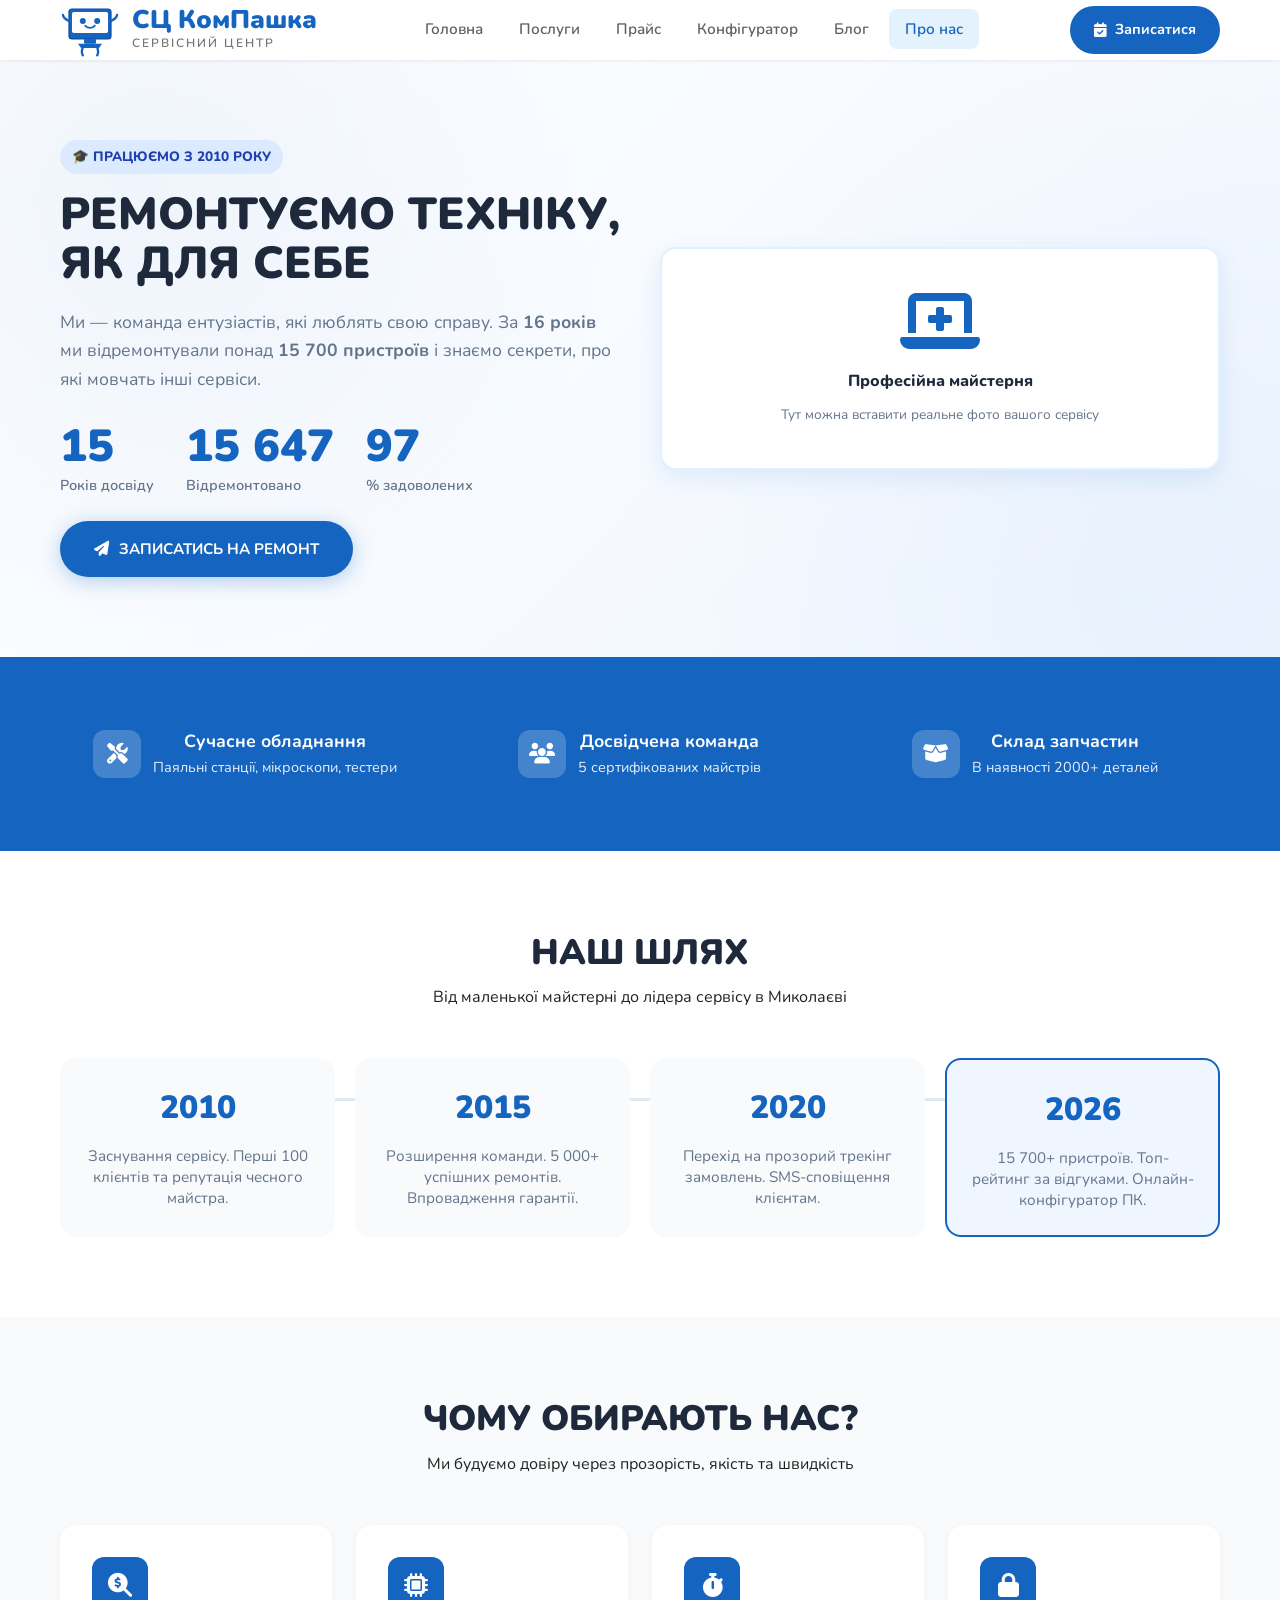
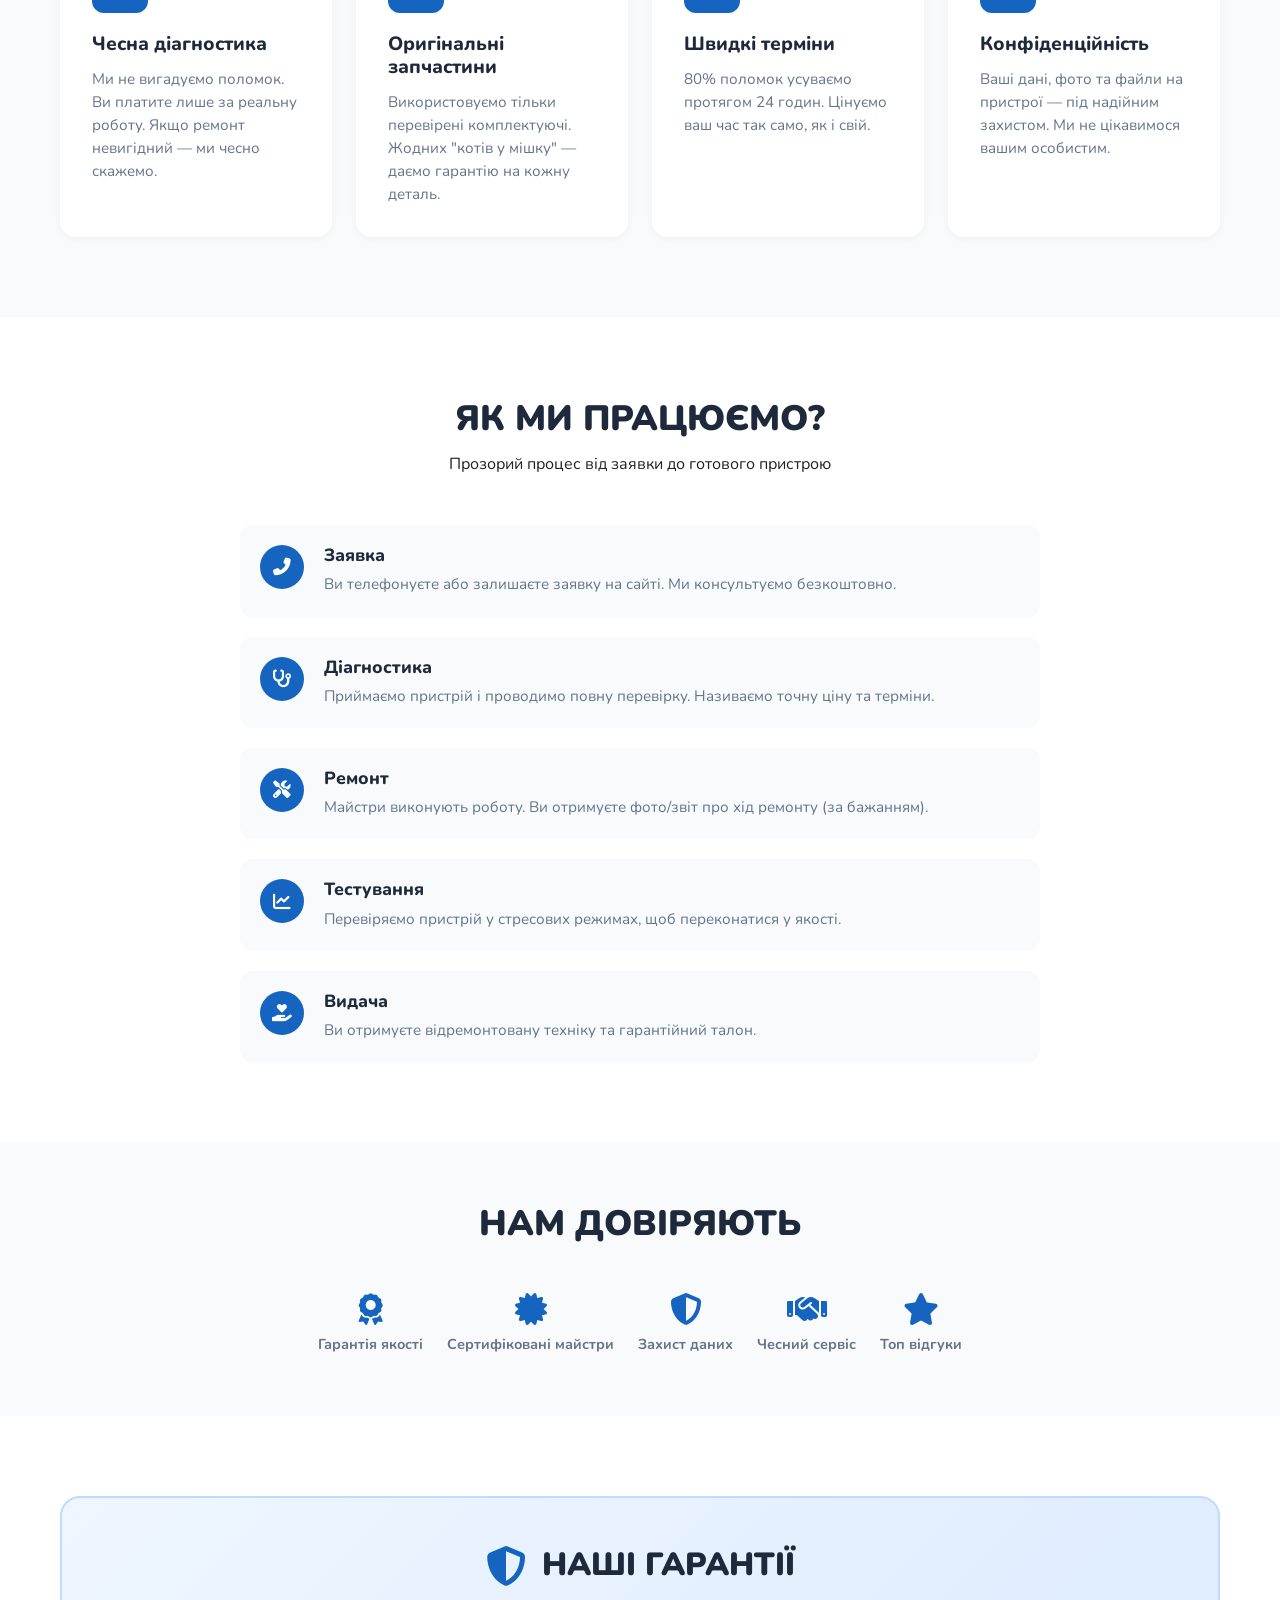
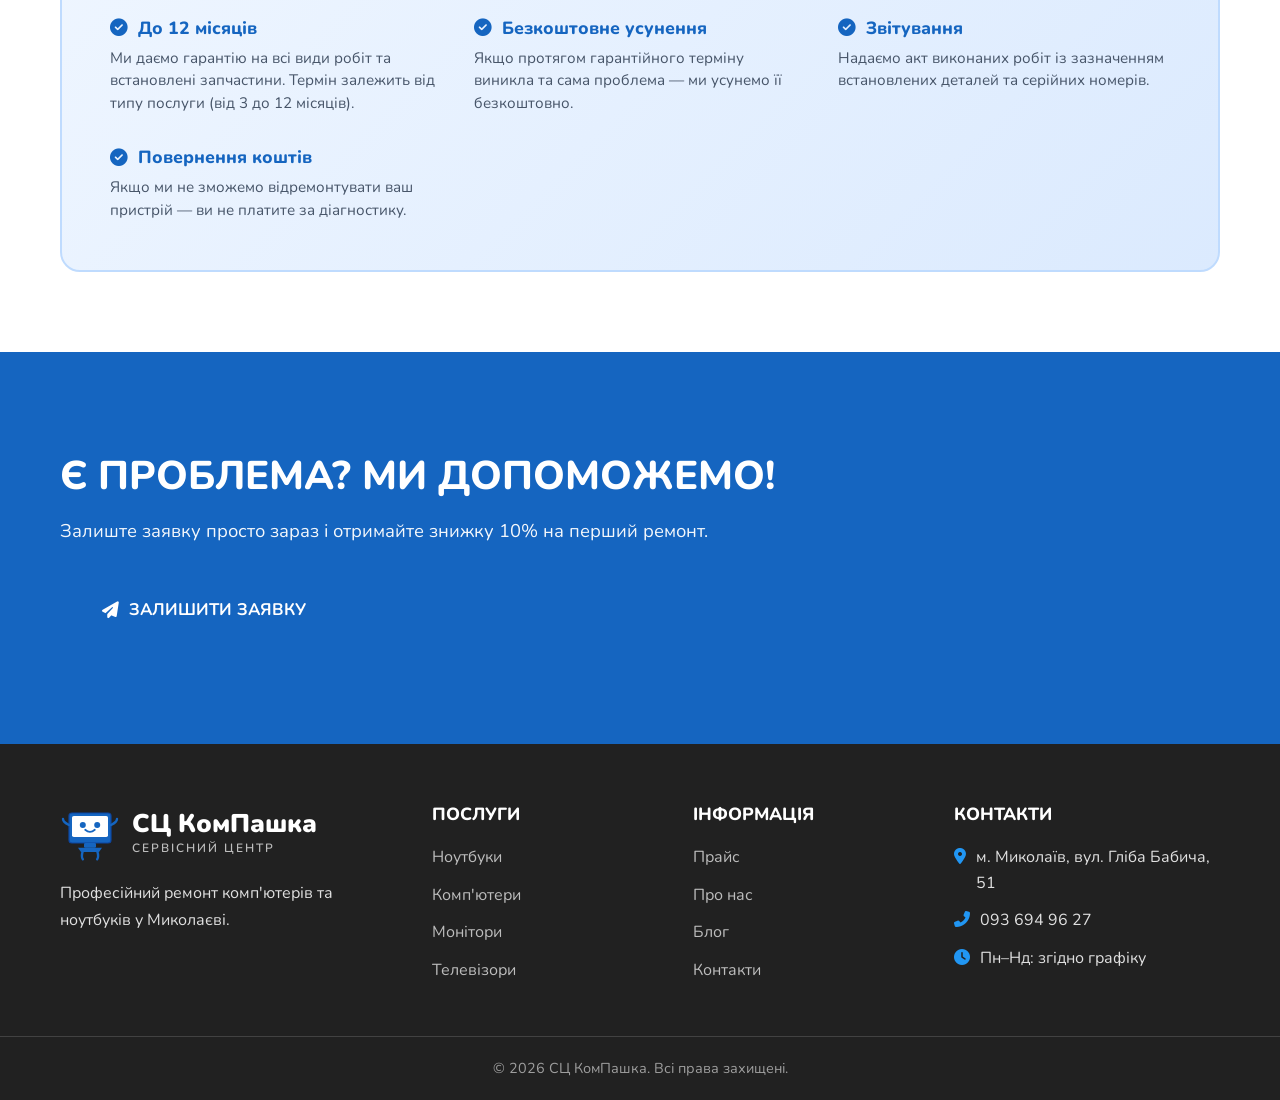
==== about.html @ b9bd63b4 "first" ====
<!DOCTYPE html>
<html lang="uk">
<head>
  <meta charset="UTF-8">
  <meta name="viewport" content="width=device-width, initial-scale=1.0">
  <title>Про нас | СЦ КомПашка — 16 років досвіду</title>
  <meta name="description" content="Сервісний центр СЦ КомПашка у Миколаєві. Працюємо з 2010 року. 15 700+ успішних ремонтів. Чесні ціни, гарантія до 12 місяців.">
  
  <link rel="stylesheet" href="css/style.css">
  <link rel="stylesheet" href="css/about.css">
  
  <link rel="preconnect" href="https://fonts.googleapis.com">
  <link rel="preconnect" href="https://fonts.gstatic.com" crossorigin>
  <link href="https://fonts.googleapis.com/css2?family=Nunito:wght@400;600;700;800;900&display=swap" rel="stylesheet">
  <link rel="stylesheet" href="https://cdnjs.cloudflare.com/ajax/libs/font-awesome/6.4.0/css/all.min.css">
</head>
<body>

  <!-- Header -->
  <header class="header">
    <div class="header__inner container">
      <a href="/uk" class="logo">
        <div class="logo__icon">
          <svg viewBox="0 0 100 100" xmlns="http://www.w3.org/2000/svg">
            <rect x="15" y="15" width="70" height="50" rx="5" fill="#1565C0" stroke="#0D47A1" stroke-width="2"/>
            <rect x="20" y="20" width="60" height="35" rx="3" fill="#FFFFFF"/>
            <circle cx="38" cy="35" r="5" fill="#1565C0"/><circle cx="62" cy="35" r="5" fill="#1565C0"/>
            <path d="M 42 43 Q 50 50 58 43" stroke="#1565C0" stroke-width="3" fill="none" stroke-linecap="round"/>
            <rect x="40" y="65" width="20" height="8" rx="2" fill="#1565C0"/>
            <path d="M 30 73 L 70 73 L 65 80 L 35 80 Z" fill="#1565C0"/>
            <path d="M 15 35 Q 5 30 5 25" stroke="#1565C0" stroke-width="4" fill="none" stroke-linecap="round"/>
            <path d="M 85 35 Q 95 30 95 25" stroke="#1565C0" stroke-width="4" fill="none" stroke-linecap="round"/>
            <path d="M 38 78 Q 35 88 38 92" stroke="#1565C0" stroke-width="4" fill="none" stroke-linecap="round"/>
            <path d="M 62 78 Q 65 88 62 92" stroke="#1565C0" stroke-width="4" fill="none" stroke-linecap="round"/>
          </svg>
        </div>
        <div class="logo__text">
          <span class="logo__name">СЦ КомПашка</span>
          <span class="logo__sub">СЕРВІСНИЙ ЦЕНТР</span>
        </div>
      </a>

      <nav class="nav" id="nav">
        <ul class="nav__list">
          <li><a href="/uk" class="nav__link">Головна</a></li>
          <li><a href="/uk/services" class="nav__link">Послуги</a></li>
          <li><a href="/uk/prices" class="nav__link">Прайс</a></li>
          <li><a href="/uk/pc-builder" class="nav__link">Конфігуратор</a></li>
          <li><a href="/uk/blog" class="nav__link">Блог</a></li>
          <li><a href="/uk/about" class="nav__link nav__link--active">Про нас</a></li>
        </ul>
      </nav>
      <a href="/uk/contact" class="header__cta"><i class="fas fa-calendar-check"></i> <span>Записатися</span></a>
      <button class="burger" id="burger" aria-label="Меню"><span></span><span></span><span></span></button>
    </div>
  </header>

  <!-- 🎯 Hero Section -->
  <section class="about-hero">
    <div class="hero-bg-shapes"></div>
    <div class="container about-hero__inner">
      <div class="about-hero__content">
        <span class="badge">🎓 ПРАЦЮЄМО З 2010 РОКУ</span>
        <h1>РЕМОНТУЄМО ТЕХНІКУ,<br>ЯК ДЛЯ СЕБЕ</h1>
        <p class="hero-text">
          Ми — команда ентузіастів, які люблять свою справу. За <strong>16 років</strong> ми відремонтували понад <strong>15 700 пристроїв</strong> і знаємо секрети, про які мовчать інші сервіси.
        </p>
        <div class="hero-stats">
          <div class="stat-item">
            <span class="stat-number" data-target="16">0</span>
            <span class="stat-label">Років досвіду</span>
          </div>
          <div class="stat-item">
            <span class="stat-number" data-target="15700">0</span>
            <span class="stat-label">Відремонтовано</span>
          </div>
          <div class="stat-item">
            <span class="stat-number" data-target="98">0</span>
            <span class="stat-label">% задоволених</span>
          </div>
        </div>
        <a href="/uk/contact" class="btn btn--primary" style="margin-top:24px;">
          <i class="fas fa-paper-plane"></i> ЗАПИСАТИСЬ НА РЕМОНТ
        </a>
      </div>
      <div class="about-hero__visual">
        <div class="visual-card">
          <i class="fas fa-laptop-medical"></i>
          <span>Професійна майстерня</span>
          <small>Тут можна вставити реальне фото вашого сервісу</small>
        </div>
      </div>
    </div>
  </section>

  <!-- 📊 Візуальна статистика -->
  <section class="stats-visual">
    <div class="container">
      <div class="stats-bar">
        <div class="stats-bar__item">
          <div class="stats-bar__icon"><i class="fas fa-tools"></i></div>
          <div>
            <strong>Сучасне обладнання</strong>
            <span>Паяльні станції, мікроскопи, тестери</span>
          </div>
        </div>
        <div class="stats-bar__item">
          <div class="stats-bar__icon"><i class="fas fa-users"></i></div>
          <div>
            <strong>Досвідчена команда</strong>
            <span>5 сертифікованих майстрів</span>
          </div>
        </div>
        <div class="stats-bar__item">
          <div class="stats-bar__icon"><i class="fas fa-box-open"></i></div>
          <div>
            <strong>Склад запчастин</strong>
            <span>В наявності 2000+ деталей</span>
          </div>
        </div>
      </div>
    </div>
  </section>

  <!--  Таймлайн розвитку -->
  <section class="milestones-section">
    <div class="container">
      <div class="section-header">
        <h2>НАШ ШЛЯХ</h2>
        <p>Від маленької майстерні до лідера сервісу в Миколаєві</p>
      </div>
      <div class="milestones-timeline">
        <div class="milestone">
          <span class="milestone-year">2010</span>
          <p>Заснування сервісу. Перші 100 клієнтів та репутація чесного майстра.</p>
        </div>
        <div class="milestone">
          <span class="milestone-year">2015</span>
          <p>Розширення команди. 5 000+ успішних ремонтів. Впровадження гарантії.</p>
        </div>
        <div class="milestone">
          <span class="milestone-year">2020</span>
          <p>Перехід на прозорий трекінг замовлень. SMS-сповіщення клієнтам.</p>
        </div>
        <div class="milestone active">
          <span class="milestone-year">2026</span>
          <p>15 700+ пристроїв. Топ-рейтинг за відгуками. Онлайн-конфігуратор ПК.</p>
        </div>
      </div>
    </div>
  </section>

  <!-- 🛡️ Чому нам довіряють -->
  <section class="trust-section">
    <div class="container">
      <div class="section-header">
        <h2>ЧОМУ ОБИРАЮТЬ НАС?</h2>
        <p>Ми будуємо довіру через прозорість, якість та швидкість</p>
      </div>
      <div class="trust-grid">
        <div class="trust-card">
          <div class="trust-icon"><i class="fas fa-search-dollar"></i></div>
          <h3>Чесна діагностика</h3>
          <p>Ми не вигадуємо поломок. Ви платите лише за реальну роботу. Якщо ремонт невигідний — ми чесно скажемо.</p>
        </div>
        <div class="trust-card">
          <div class="trust-icon"><i class="fas fa-microchip"></i></div>
          <h3>Оригінальні запчастини</h3>
          <p>Використовуємо тільки перевірені комплектуючі. Жодних "котів у мішку" — даємо гарантію на кожну деталь.</p>
        </div>
        <div class="trust-card">
          <div class="trust-icon"><i class="fas fa-stopwatch"></i></div>
          <h3>Швидкі терміни</h3>
          <p>80% поломок усуваємо протягом 24 годин. Цінуємо ваш час так само, як і свій.</p>
        </div>
        <div class="trust-card">
          <div class="trust-icon"><i class="fas fa-lock"></i></div>
          <h3>Конфіденційність</h3>
          <p>Ваші дані, фото та файли на пристрої — під надійним захистом. Ми не цікавимося вашим особистим.</p>
        </div>
      </div>
    </div>
  </section>

  <!-- 📜 Процес роботи -->
  <section class="process-section">
    <div class="container">
      <div class="section-header">
        <h2>ЯК МИ ПРАЦЮЄМО?</h2>
        <p>Прозорий процес від заявки до готового пристрою</p>
      </div>
      <div class="process-steps">
        <div class="step" data-step="01">
          <div class="step-icon"><i class="fas fa-phone-alt"></i></div>
          <div class="step-content">
            <h4>Заявка</h4>
            <p>Ви телефонуєте або залишаєте заявку на сайті. Ми консультуємо безкоштовно.</p>
          </div>
        </div>
        <div class="step" data-step="02">
          <div class="step-icon"><i class="fas fa-stethoscope"></i></div>
          <div class="step-content">
            <h4>Діагностика</h4>
            <p>Приймаємо пристрій і проводимо повну перевірку. Називаємо точну ціну та терміни.</p>
          </div>
        </div>
        <div class="step" data-step="03">
          <div class="step-icon"><i class="fas fa-screwdriver-wrench"></i></div>
          <div class="step-content">
            <h4>Ремонт</h4>
            <p>Майстри виконують роботу. Ви отримуєте фото/звіт про хід ремонту (за бажанням).</p>
          </div>
        </div>
        <div class="step" data-step="04">
          <div class="step-icon"><i class="fas fa-chart-line"></i></div>
          <div class="step-content">
            <h4>Тестування</h4>
            <p>Перевіряємо пристрій у стресових режимах, щоб переконатися у якості.</p>
          </div>
        </div>
        <div class="step" data-step="05">
          <div class="step-icon"><i class="fas fa-hand-holding-heart"></i></div>
          <div class="step-content">
            <h4>Видача</h4>
            <p>Ви отримуєте відремонтовану техніку та гарантійний талон.</p>
          </div>
        </div>
      </div>
    </div>
  </section>

  <!-- 🏅 Бейджі довіри -->
  <section class="trust-badges-section">
    <div class="container">
      <div class="section-header"><h2>НАМ ДОВІРЯЮТЬ</h2></div>
      <div class="badges-row">
        <div class="badge-item"><i class="fas fa-award"></i><span>Гарантія якості</span></div>
        <div class="badge-item"><i class="fas fa-certificate"></i><span>Сертифіковані майстри</span></div>
        <div class="badge-item"><i class="fas fa-shield-alt"></i><span>Захист даних</span></div>
        <div class="badge-item"><i class="fas fa-handshake"></i><span>Чесний сервіс</span></div>
        <div class="badge-item"><i class="fas fa-star"></i><span>Топ відгуки</span></div>
      </div>
    </div>
  </section>

  <!-- 📋 Гарантії -->
  <section class="guarantees-section">
    <div class="container">
      <div class="guarantees-box">
        <div class="guarantees-header">
          <i class="fas fa-shield-alt"></i>
          <h2>НАШІ ГАРАНТІЇ</h2>
        </div>
        <div class="guarantees-content">
          <div class="g-item">
            <h3><i class="fas fa-check-circle"></i> До 12 місяців</h3>
            <p>Ми даємо гарантію на всі види робіт та встановлені запчастини. Термін залежить від типу послуги (від 3 до 12 місяців).</p>
          </div>
          <div class="g-item">
            <h3><i class="fas fa-check-circle"></i> Безкоштовне усунення</h3>
            <p>Якщо протягом гарантійного терміну виникла та сама проблема — ми усунемо її безкоштовно.</p>
          </div>
          <div class="g-item">
            <h3><i class="fas fa-check-circle"></i> Звітування</h3>
            <p>Надаємо акт виконаних робіт із зазначенням встановлених деталей та серійних номерів.</p>
          </div>
          <div class="g-item">
            <h3><i class="fas fa-check-circle"></i> Повернення коштів</h3>
            <p>Якщо ми не зможемо відремонтувати ваш пристрій — ви не платите за діагностику.</p>
          </div>
        </div>
      </div>
    </div>
  </section>

  <!-- 📞 CTA -->
  <section class="cta cta--blue">
    <div class="container">
      <div class="cta__content">
        <h2 class="cta__title">Є ПРОБЛЕМА? МИ ДОПОМОЖЕМО!</h2>
        <p class="cta__text">Залиште заявку просто зараз і отримайте знижку 10% на перший ремонт.</p>
        <a href="/uk/contact" class="btn btn--white btn--large">
          <i class="fas fa-paper-plane"></i> ЗАЛИШИТИ ЗАЯВКУ
        </a>
      </div>
    </div>
  </section>

  <!-- Footer -->
  <footer class="footer">
    <div class="container footer__inner">
      <div class="footer__col footer__col--logo">
        <a href="/uk" class="logo">
          <div class="logo__icon">
            <svg viewBox="0 0 100 100" xmlns="http://www.w3.org/2000/svg">
              <rect x="15" y="15" width="70" height="50" rx="5" fill="#1565C0" stroke="#0D47A1" stroke-width="2"/>
              <rect x="20" y="20" width="60" height="35" rx="3" fill="#FFFFFF"/>
              <circle cx="38" cy="35" r="5" fill="#1565C0"/><circle cx="62" cy="35" r="5" fill="#1565C0"/>
              <path d="M 42 43 Q 50 50 58 43" stroke="#1565C0" stroke-width="3" fill="none" stroke-linecap="round"/>
              <rect x="40" y="65" width="20" height="8" rx="2" fill="#1565C0"/>
              <path d="M 30 73 L 70 73 L 65 80 L 35 80 Z" fill="#1565C0"/>
              <path d="M 15 35 Q 5 30 5 25" stroke="#1565C0" stroke-width="4" fill="none" stroke-linecap="round"/>
              <path d="M 85 35 Q 95 30 95 25" stroke="#1565C0" stroke-width="4" fill="none" stroke-linecap="round"/>
              <path d="M 38 78 Q 35 88 38 92" stroke="#1565C0" stroke-width="4" fill="none" stroke-linecap="round"/>
              <path d="M 62 78 Q 65 88 62 92" stroke="#1565C0" stroke-width="4" fill="none" stroke-linecap="round"/>
            </svg>
          </div>
          <div class="logo__text">
            <span class="logo__name">СЦ КомПашка</span>
            <span class="logo__sub">СЕРВІСНИЙ ЦЕНТР</span>
          </div>
        </a>
        <p class="footer__desc">Професійний ремонт комп'ютерів та ноутбуків у Миколаєві.</p>
      </div>
      <div class="footer__col">
        <h4>ПОСЛУГИ</h4>
        <ul>
          <li><a href="/uk/services/laptops">Ноутбуки</a></li>
          <li><a href="/uk/services/desktops">Комп'ютери</a></li>
          <li><a href="/uk/services/monitors">Монітори</a></li>
          <li><a href="/uk/services/tvs">Телевізори</a></li>
        </ul>
      </div>
      <div class="footer__col">
        <h4>ІНФОРМАЦІЯ</h4>
        <ul>
          <li><a href="/uk/prices">Прайс</a></li>
          <li><a href="/uk/about">Про нас</a></li>
          <li><a href="/uk/blog">Блог</a></li>
          <li><a href="/uk/contact">Контакти</a></li>
        </ul>
      </div>
      <div class="footer__col">
        <h4>КОНТАКТИ</h4>
        <address class="footer__address">
          <p><i class="fas fa-map-marker-alt"></i> м. Миколаїв, вул. Гліба Бабича, 51</p>
          <p><i class="fas fa-phone-alt"></i> <a href="tel:+380936949627">093 694 96 27</a></p>
          <p><i class="fas fa-clock"></i> Пн–Нд: згідно графіку</p>
        </address>
      </div>
    </div>
    <div class="footer__bottom"><div class="container"><p>&copy; 2026 СЦ КомПашка. Всі права захищені.</p></div></div>
  </footer>

  <script src="js/about.js"></script>
  <script src="js/main.js"></script>
</body>
</html>
---- css/style.css ----
/* ===== CSS VARIABLES ===== */
:root {
  /*  Primary Colors (Blue/White Professional) */
  --blue-dark: #0D47A1;
  --blue-primary: #1565C0;
  --blue-medium: #1976D2;
  --blue-light: #2196F3;
  --blue-lighter: #64B5F6;
  --blue-pale: #E3F2FD;
  --blue-bg: #F5F9FF;
  
  --white: #FFFFFF;
  --gray-50: #FAFAFA;
  --gray-100: #F5F5F5;
  --gray-200: #EEEEEE;
  --gray-300: #E0E0E0;
  --gray-400: #BDBDBD;
  --gray-500: #9E9E9E;
  --gray-600: #757575;
  --gray-700: #616161;
  --gray-800: #424242;
  --gray-900: #212121;
  
  --text-primary: var(--gray-900);
  --text-secondary: var(--gray-600);
  --text-muted: var(--gray-500);
  
  --success: #4CAF50;
  --warning: #FF9800;
  --error: #F44336;
  
  --shadow-sm: 0 1px 3px rgba(0,0,0,0.08);
  --shadow-md: 0 4px 12px rgba(0,0,0,0.1);
  --shadow-lg: 0 8px 30px rgba(0,0,0,0.12);
  --shadow-xl: 0 12px 50px rgba(0,0,0,0.15);
  --shadow-blue: 0 4px 20px rgba(21, 101, 192, 0.3);
  
  --radius-sm: 8px;
  --radius-md: 12px;
  --radius-lg: 20px;
  --radius-xl: 30px;
  --container: 1200px;
  --transition: all 0.3s cubic-bezier(0.4, 0, 0.2, 1);
}

/* ===== RESET & BASE ===== */
*, *::before, *::after { 
  box-sizing: border-box; 
  margin: 0; 
  padding: 0; 
}

html { 
  scroll-behavior: smooth; 
}

body {
  font-family: 'Nunito', 'Roboto', -apple-system, BlinkMacSystemFont, sans-serif;
  font-size: 16px;
  line-height: 1.6;
  color: var(--text-primary);
  background: var(--white);
  -webkit-font-smoothing: antialiased;
  overflow-x: hidden;
}

h1, h2, h3, h4, h5, h6 {
  font-weight: 800;
  line-height: 1.2;
}

img { max-width: 100%; display: block; }
a { text-decoration: none; color: inherit; transition: var(--transition); }
ul { list-style: none; }
button { font: inherit; cursor: pointer; border: none; background: none; }
address { font-style: normal; }

/* ===== UTILITIES ===== */
.container {
  width: 100%;
  max-width: var(--container);
  margin: 0 auto;
  padding: 0 20px;
}

/* ===== BUTTONS ===== */
.btn {
  display: inline-flex;
  align-items: center;
  justify-content: center;
  gap: 10px;
  padding: 14px 32px;
  border-radius: 50px;
  font-weight: 700;
  font-size: 0.95rem;
  transition: var(--transition);
  cursor: pointer;
  border: 2px solid transparent;
}

.btn--primary {
  background: var(--blue-primary);
  color: var(--white);
  box-shadow: var(--shadow-blue);
}

.btn--primary:hover {
  background: var(--blue-dark);
  transform: translateY(-2px);
  box-shadow: 0 6px 25px rgba(21, 101, 192, 0.4);
}

.btn--secondary {
  background: var(--white);
  color: var(--blue-primary);
  border-color: var(--blue-primary);
}

.btn--secondary:hover {
  background: var(--blue-primary);
  color: var(--white);
  transform: translateY(-2px);
}

.btn--outline {
  background: transparent;
  border: 2px solid var(--blue-primary);
  color: var(--blue-primary);
}

.btn--outline:hover {
  background: var(--blue-primary);
  color: var(--white);
  transform: translateY(-2px);
}

.btn--large {
  padding: 18px 40px;
  font-size: 1.05rem;
}

/* ===== HEADER ===== */
.header {
  position: sticky;
  top: 0;
  z-index: 1000;
  background: var(--white);
  box-shadow: var(--shadow-sm);
}

.header__top {
  background: var(--blue-dark);
  color: var(--white);
  padding: 10px 0;
  font-size: 0.85rem;
}

.header__top-inner {
  display: flex;
  justify-content: space-between;
  align-items: center;
}

.header__contact {
  display: flex;
  align-items: center;
  gap: 16px;
}

.header__phone {
  display: flex;
  align-items: center;
  gap: 8px;
  font-weight: 700;
  color: var(--white);
}

.header__phone:hover {
  color: var(--blue-lighter);
}

.header__divider {
  color: var(--blue-lighter);
}

.header__location {
  display: flex;
  align-items: center;
  gap: 6px;
  color: var(--blue-pale);
}

.header__schedule {
  display: flex;
  align-items: center;
  gap: 8px;
  color: var(--blue-pale);
}

.header__main {
  padding: 16px 0;
}

.header__inner {
  display: flex;
  align-items: center;
  justify-content: space-between;
  gap: 20px;
}

/* ===== LOGO ===== */
.logo {
  display: flex;
  align-items: center;
  gap: 12px;
}

.logo__icon {
  width: 60px;
  height: 60px;
}

.logo__icon svg {
  width: 100%;
  height: 100%;
}

.logo__text {
  display: flex;
  flex-direction: column;
}

.logo__name {
  font-family: 'Nunito', sans-serif;
  font-size: 1.6rem;
  font-weight: 900;
  color: var(--blue-primary);
  line-height: 1.1;
}

.logo__sub {
  font-size: 0.75rem;
  font-weight: 600;
  color: var(--gray-600);
  letter-spacing: 2px;
}

/* ===== NAVIGATION ===== */
.nav__list {
  display: flex;
  align-items: center;
  gap: 4px;
}

.nav__link {
  font-weight: 600;
  font-size: 0.95rem;
  color: var(--gray-700);
  padding: 10px 16px;
  border-radius: var(--radius-sm);
  transition: var(--transition);
}

.nav__link:hover,
.nav__link--active {
  color: var(--blue-primary);
  background: var(--blue-pale);
}

.header__cta {
  display: flex;
  align-items: center;
  gap: 8px;
  background: var(--blue-primary);
  color: var(--white);
  padding: 12px 24px;
  border-radius: 50px;
  font-weight: 700;
  font-size: 0.9rem;
  transition: var(--transition);
  white-space: nowrap;
}

.header__cta:hover {
  background: var(--blue-dark);
  transform: translateY(-2px);
  box-shadow: var(--shadow-blue);
}

.burger {
  display: none;
  flex-direction: column;
  gap: 5px;
  padding: 5px;
}

.burger span {
  width: 28px;
  height: 3px;
  background: var(--blue-primary);
  border-radius: 3px;
  transition: var(--transition);
}

/* ===== HERO ===== */
.hero {
  position: relative;
  padding: 80px 0;
  background: linear-gradient(135deg, var(--blue-bg) 0%, var(--white) 100%);
  overflow: hidden;
}

.hero__bg {
  position: absolute;
  top: -50%;
  right: -10%;
  width: 600px;
  height: 600px;
  background: radial-gradient(circle, rgba(21, 101, 192, 0.08) 0%, transparent 70%);
  border-radius: 50%;
  pointer-events: none;
}

.hero__inner {
  display: grid;
  grid-template-columns: 1fr 1fr;
  gap: 60px;
  align-items: center;
}

.hero__content {
  position: relative;
  z-index: 2;
}

.hero__badge {
  display: inline-flex;
  align-items: center;
  gap: 8px;
  background: var(--blue-primary);
  color: var(--white);
  padding: 8px 20px;
  border-radius: 50px;
  font-weight: 700;
  font-size: 0.85rem;
  margin-bottom: 24px;
}

.hero__title {
  font-size: clamp(2.5rem, 5vw, 4rem);
  font-weight: 900;
  margin-bottom: 16px;
  line-height: 1.1;
  color: var(--gray-900);
}

.hero__title--blue {
  color: var(--blue-primary);
}

.hero__subtitle {
  font-size: 1.3rem;
  color: var(--gray-600);
  margin-bottom: 32px;
  font-weight: 600;
}

.hero__features {
  display: grid;
  grid-template-columns: 1fr 1fr;
  gap: 16px;
  margin-bottom: 32px;
}

.hero-feature {
  display: flex;
  align-items: flex-start;
  gap: 12px;
  background: var(--white);
  padding: 16px;
  border-radius: var(--radius-md);
  box-shadow: var(--shadow-sm);
  transition: var(--transition);
}

.hero-feature:hover {
  box-shadow: var(--shadow-md);
  transform: translateY(-2px);
}

.hero-feature__icon {
  width: 44px;
  height: 44px;
  min-width: 44px;
  background: var(--blue-pale);
  border-radius: 50%;
  display: flex;
  align-items: center;
  justify-content: center;
  color: var(--blue-primary);
  font-size: 1.1rem;
}

.hero-feature strong {
  display: block;
  font-size: 0.9rem;
  color: var(--gray-900);
  margin-bottom: 2px;
}

.hero-feature p {
  font-size: 0.8rem;
  color: var(--gray-600);
  line-height: 1.3;
}

.hero__actions {
  display: flex;
  gap: 16px;
  flex-wrap: wrap;
}

.hero__visual {
  display: flex;
  justify-content: center;
  align-items: center;
}

.hero__pc-showcase {
  position: relative;
  width: 100%;
  max-width: 500px;
  height: 400px;
}

.pc-tower {
  position: absolute;
  right: 0;
  top: 0;
  width: 250px;
  height: 350px;
  background: linear-gradient(180deg, #1a1a2e 0%, #0d0d1a 100%);
  border-radius: var(--radius-md);
  box-shadow: var(--shadow-xl);
  display: flex;
  align-items: center;
  justify-content: center;
}

.pc-fan {
  width: 120px;
  height: 120px;
  border-radius: 50%;
  background: conic-gradient(from 0deg, #1565C0, #2196F3, #1565C0);
  animation: spin 3s linear infinite;
}

@keyframes spin {
  from { transform: rotate(0deg); }
  to { transform: rotate(360deg); }
}

.pc-glow {
  position: absolute;
  top: 50%;
  left: 50%;
  transform: translate(-50%, -50%);
  width: 150px;
  height: 150px;
  background: radial-gradient(circle, rgba(21, 101, 192, 0.5) 0%, transparent 70%);
  animation: pulse 2s ease-in-out infinite;
}

@keyframes pulse {
  0%, 100% { opacity: 0.5; transform: translate(-50%, -50%) scale(1); }
  50% { opacity: 1; transform: translate(-50%, -50%) scale(1.2); }
}

.laptop {
  position: absolute;
  left: 0;
  bottom: 0;
  width: 220px;
}

.laptop-screen {
  background: var(--blue-primary);
  border-radius: var(--radius-sm);
  padding: 30px;
  text-align: center;
  color: var(--white);
  box-shadow: var(--shadow-lg);
}

.laptop-screen i {
  font-size: 3rem;
  margin-bottom: 10px;
}

.laptop-screen span {
  display: block;
  font-weight: 700;
  font-size: 0.9rem;
}

/* ===== STATS BAR ===== */
.stats-bar {
  background: var(--blue-primary);
  padding: 40px 0;
}

.stats-bar__inner {
  display: grid;
  grid-template-columns: repeat(4, 1fr);
  gap: 24px;
  text-align: center;
}

.stat-item__value {
  font-size: 2.5rem;
  font-weight: 900;
  color: var(--white);
  margin-bottom: 4px;
}

.stat-item__label {
  color: var(--blue-pale);
  font-size: 0.95rem;
  font-weight: 600;
}

/* ===== SECTION HEADER ===== */
.section-header {
  text-align: center;
  margin-bottom: 48px;
}

.section-header--left {
  text-align: left;
}

.section-header__label {
  display: inline-block;
  background: var(--blue-pale);
  color: var(--blue-primary);
  padding: 6px 16px;
  border-radius: 50px;
  font-weight: 700;
  font-size: 0.85rem;
  margin-bottom: 12px;
}

.section-header__title {
  font-size: 2.5rem;
  color: var(--gray-900);
  margin-bottom: 12px;
}

.section-header__desc {
  font-size: 1.1rem;
  color: var(--gray-600);
  max-width: 600px;
  margin: 0 auto;
}

.section-header--left .section-header__desc {
  margin: 0;
}

/* ===== SERVICES ===== */
.services {
  padding: 100px 0;
  background: var(--white);
}

.services-grid {
  display: grid;
  grid-template-columns: repeat(auto-fit, minmax(280px, 1fr));
  gap: 24px;
  margin-bottom: 40px;
}

.service-card {
  background: var(--white);
  border: 2px solid var(--gray-200);
  border-radius: var(--radius-lg);
  padding: 32px;
  transition: var(--transition);
  position: relative;
  overflow: hidden;
}

.service-card::before {
  content: '';
  position: absolute;
  top: 0;
  left: 0;
  right: 0;
  height: 4px;
  background: var(--blue-primary);
  transform: scaleX(0);
  transition: transform 0.3s ease;
}

.service-card:hover {
  border-color: var(--blue-light);
  box-shadow: var(--shadow-lg);
  transform: translateY(-5px);
}

.service-card:hover::before {
  transform: scaleX(1);
}

.service-card__icon {
  width: 64px;
  height: 64px;
  border-radius: var(--radius-md);
  display: flex;
  align-items: center;
  justify-content: center;
  font-size: 1.8rem;
  margin-bottom: 20px;
}

.service-card__icon--laptop {
  background: linear-gradient(135deg, #E3F2FD, #BBDEFB);
  color: var(--blue-primary);
}

.service-card__icon--desktop {
  background: linear-gradient(135deg, #E8F5E9, #C8E6C9);
  color: #4CAF50;
}

.service-card__icon--monitor {
  background: linear-gradient(135deg, #FFF3E0, #FFE0B2);
  color: #FF9800;
}

.service-card__icon--tv {
  background: linear-gradient(135deg, #F3E5F5, #E1BEE7);
  color: #9C27B0;
}

.service-card h3 {
  font-size: 1.3rem;
  margin-bottom: 16px;
  color: var(--gray-900);
}

.service-card__list {
  margin-bottom: 20px;
}

.service-card__list li {
  padding: 8px 0;
  color: var(--gray-700);
  display: flex;
  align-items: center;
  gap: 10px;
  font-size: 0.95rem;
}

.service-card__list li i {
  color: var(--success);
  font-size: 0.85rem;
}

.service-card__footer {
  display: flex;
  align-items: center;
  justify-content: space-between;
  padding-top: 16px;
  border-top: 1px solid var(--gray-200);
}

.service-card__price {
  font-family: 'Nunito', sans-serif;
  font-size: 1.4rem;
  font-weight: 800;
  color: var(--blue-primary);
}

.service-card__link {
  color: var(--blue-primary);
  font-weight: 700;
  font-size: 0.9rem;
  display: flex;
  align-items: center;
  gap: 6px;
}

.service-card__link:hover {
  gap: 10px;
}

.services__more {
  text-align: center;
}

/* ===== EXTRA SERVICES ===== */
.extra-services {
  padding: 80px 0;
  background: var(--blue-bg);
}

.extra-services-grid {
  display: grid;
  grid-template-columns: repeat(auto-fit, minmax(180px, 1fr));
  gap: 20px;
}

.extra-service {
  background: var(--white);
  border-radius: var(--radius-md);
  padding: 24px 16px;
  text-align: center;
  transition: var(--transition);
  box-shadow: var(--shadow-sm);
}

.extra-service:hover {
  transform: translateY(-5px);
  box-shadow: var(--shadow-md);
}

.extra-service__icon {
  width: 56px;
  height: 56px;
  background: var(--blue-pale);
  border-radius: 50%;
  display: flex;
  align-items: center;
  justify-content: center;
  margin: 0 auto 12px;
  color: var(--blue-primary);
  font-size: 1.3rem;
}

.extra-service span {
  font-weight: 600;
  font-size: 0.9rem;
  color: var(--gray-800);
}

/* ===== CONFIGURATOR ===== */
.configurator {
  padding: 100px 0;
  background: var(--white);
}

.configurator__inner {
  display: grid;
  grid-template-columns: 1fr 1fr;
  gap: 60px;
  align-items: center;
}

.configurator__text {
  font-size: 1.1rem;
  color: var(--gray-600);
  margin-bottom: 24px;
}

.configurator__features {
  margin-bottom: 32px;
}

.configurator__features li {
  padding: 12px 0;
  color: var(--gray-800);
  display: flex;
  align-items: center;
  gap: 12px;
  font-weight: 600;
}

.configurator__features li i {
  color: var(--success);
  font-size: 1.2rem;
}

.configurator__visual {
  display: flex;
  justify-content: center;
  align-items: center;
}

.pc-builder-mockup {
  position: relative;
  width: 300px;
  height: 300px;
}

.pc-case {
  width: 100%;
  height: 100%;
  background: linear-gradient(135deg, #1a1a2e, #0d0d1a);
  border-radius: var(--radius-lg);
  display: flex;
  flex-direction: column;
  align-items: center;
  justify-content: center;
  gap: 20px;
  box-shadow: var(--shadow-xl);
  animation: float 3s ease-in-out infinite;
}

.pc-case i {
  font-size: 3rem;
  color: var(--blue-light);
}

@keyframes float {
  0%, 100% { transform: translateY(0); }
  50% { transform: translateY(-15px); }
}

.pc-glow {
  position: absolute;
  top: 50%;
  left: 50%;
  transform: translate(-50%, -50%);
  width: 120%;
  height: 120%;
  background: radial-gradient(circle, rgba(21, 101, 192, 0.2) 0%, transparent 70%);
  animation: pulse 2s ease-in-out infinite;
}

/* ===== REVIEWS ===== */
.reviews {
  padding: 100px 0;
  background: var(--blue-bg);
}

.reviews-grid {
  display: grid;
  grid-template-columns: repeat(auto-fit, minmax(320px, 1fr));
  gap: 24px;
}

.review-card {
  background: var(--white);
  padding: 32px;
  border-radius: var(--radius-lg);
  box-shadow: var(--shadow-sm);
  transition: var(--transition);
}

.review-card:hover {
  box-shadow: var(--shadow-md);
  transform: translateY(-3px);
}

.review-card__stars {
  color: #FFB800;
  margin-bottom: 16px;
}

.review-card p {
  color: var(--gray-700);
  font-style: italic;
  margin-bottom: 20px;
  line-height: 1.7;
}

.review-card__author {
  display: flex;
  align-items: center;
  gap: 12px;
}

.review-card__avatar {
  width: 48px;
  height: 48px;
  border-radius: 50%;
  background: var(--blue-primary);
  color: var(--white);
  display: flex;
  align-items: center;
  justify-content: center;
  font-weight: 800;
  font-size: 1.2rem;
}

.review-card__author strong {
  display: block;
  color: var(--gray-900);
}

.review-card__author span {
  font-size: 0.85rem;
  color: var(--gray-500);
}

/* ===== PRICES TEASER ===== */
.prices-teaser {
  padding: 100px 0;
  background: var(--white);
}

.prices-grid {
  display: grid;
  grid-template-columns: repeat(auto-fit, minmax(260px, 1fr));
  gap: 24px;
  margin-bottom: 40px;
}

.price-item {
  background: var(--white);
  border: 2px solid var(--gray-200);
  border-radius: var(--radius-lg);
  padding: 32px;
  text-align: center;
  transition: var(--transition);
}

.price-item:hover {
  border-color: var(--blue-light);
  box-shadow: var(--shadow-md);
  transform: translateY(-5px);
}

.price-item--highlight {
  border-color: var(--blue-primary);
  background: linear-gradient(135deg, var(--blue-pale), var(--white));
  position: relative;
}

.price-item__badge {
  position: absolute;
  top: -12px;
  left: 50%;
  transform: translateX(-50%);
  background: var(--success);
  color: var(--white);
  padding: 6px 20px;
  border-radius: 50px;
  font-weight: 700;
  font-size: 0.8rem;
}

.price-item__icon {
  width: 64px;
  height: 64px;
  background: var(--blue-pale);
  border-radius: 50%;
  display: flex;
  align-items: center;
  justify-content: center;
  margin: 0 auto 16px;
  color: var(--blue-primary);
  font-size: 1.5rem;
}

.price-item h4 {
  font-size: 1.2rem;
  margin-bottom: 8px;
  color: var(--gray-900);
}

.price-item p {
  color: var(--gray-600);
  font-size: 0.95rem;
  margin-bottom: 16px;
}

.price-item__price {
  display: flex;
  flex-direction: column;
  gap: 4px;
}

.price-old {
  text-decoration: line-through;
  color: var(--gray-400);
  font-size: 0.9rem;
}

.price-current {
  font-size: 1.6rem;
  font-weight: 800;
  color: var(--blue-primary);
}

.prices-teaser__more {
  text-align: center;
}

/* ===== CTA ===== */
.cta {
  padding: 100px 0;
  background: var(--blue-primary);
  color: var(--white);
}

.cta__inner {
  display: grid;
  grid-template-columns: 1.2fr 0.8fr;
  gap: 60px;
  align-items: center;
}

.cta__title {
  font-size: 2.5rem;
  margin-bottom: 16px;
}

.cta__title i {
  margin-right: 12px;
}

.cta__text {
  font-size: 1.15rem;
  margin-bottom: 32px;
  opacity: 0.95;
}

.cta-form {
  display: flex;
  gap: 12px;
  flex-wrap: wrap;
  margin-bottom: 32px;
}

.form-group {
  position: relative;
  flex: 1;
  min-width: 200px;
}

.form-group__icon {
  position: absolute;
  left: 18px;
  top: 50%;
  transform: translateY(-50%);
  color: var(--blue-primary);
}

.form-group input {
  width: 100%;
  padding: 16px 16px 16px 50px;
  background: var(--white);
  border: 2px solid transparent;
  border-radius: 50px;
  color: var(--gray-900);
  font-size: 1rem;
  font-family: 'Nunito', sans-serif;
  transition: var(--transition);
}

.form-group input:focus {
  outline: none;
  border-color: var(--blue-light);
  box-shadow: 0 0 0 4px rgba(255, 255, 255, 0.2);
}

.form-group input::placeholder {
  color: var(--gray-400);
}

.cta-form .btn--primary {
  background: var(--white);
  color: var(--blue-primary);
}

.cta-form .btn--primary:hover {
  background: var(--blue-bg);
}

.cta__contacts {
  display: flex;
  gap: 16px;
  flex-wrap: wrap;
}

.cta-contact {
  display: inline-flex;
  align-items: center;
  gap: 8px;
  background: rgba(255, 255, 255, 0.15);
  color: var(--white);
  padding: 10px 20px;
  border-radius: 50px;
  font-weight: 600;
  transition: var(--transition);
}

.cta-contact:hover {
  background: rgba(255, 255, 255, 0.25);
  transform: translateY(-2px);
}

.cta__map {
  display: flex;
  justify-content: center;
}

.map-placeholder {
  background: rgba(255, 255, 255, 0.1);
  border: 2px solid rgba(255, 255, 255, 0.2);
  border-radius: var(--radius-lg);
  padding: 40px;
  text-align: center;
  backdrop-filter: blur(10px);
}

.map-placeholder i {
  font-size: 3rem;
  margin-bottom: 16px;
}

.map-placeholder p {
  margin-bottom: 8px;
  font-weight: 600;
}

.map-link {
  display: inline-flex;
  align-items: center;
  gap: 8px;
  margin-top: 16px;
  color: var(--white);
  font-weight: 700;
  padding: 8px 16px;
  border: 2px solid rgba(255, 255, 255, 0.3);
  border-radius: 50px;
}

.map-link:hover {
  background: rgba(255, 255, 255, 0.15);
}

/* ===== FOOTER ===== */
.footer {
  background: var(--gray-900);
  color: var(--gray-300);
  padding: 60px 0 20px;
}

.footer__inner {
  display: grid;
  grid-template-columns: 1.5fr 1fr 1fr 1.2fr;
  gap: 40px;
  margin-bottom: 40px;
}

.footer__col--logo .logo__name {
  color: var(--white);
}

.footer__col--logo .logo__sub {
  color: var(--gray-400);
}

.footer__desc {
  margin: 16px 0 20px;
  line-height: 1.7;
}

.footer__social {
  display: flex;
  gap: 12px;
}

.social-link {
  width: 44px;
  height: 44px;
  border-radius: 50%;
  background: var(--gray-800);
  display: flex;
  align-items: center;
  justify-content: center;
  color: var(--gray-400);
  font-size: 1.1rem;
  transition: var(--transition);
}

.social-link:hover {
  background: var(--blue-primary);
  color: var(--white);
  transform: translateY(-3px);
}

.footer__col h4 {
  color: var(--white);
  font-size: 1.1rem;
  margin-bottom: 20px;
}

.footer__col ul li {
  margin-bottom: 12px;
}

.footer__col ul li a {
  color: var(--gray-400);
  transition: var(--transition);
}

.footer__col ul li a:hover {
  color: var(--white);
  padding-left: 5px;
}

.footer__address p {
  margin-bottom: 12px;
  display: flex;
  align-items: flex-start;
  gap: 10px;
}

.footer__address i {
  color: var(--blue-light);
  margin-top: 3px;
}

.footer__address a {
  color: var(--gray-300);
}

.footer__address a:hover {
  color: var(--white);
}

.footer__bottom {
  border-top: 1px solid var(--gray-800);
  padding-top: 20px;
  text-align: center;
  color: var(--gray-500);
  font-size: 0.9rem;
}

.footer__bottom a {
  color: var(--blue-light);
}

/* ===== FLOATING PHONE ===== */
.floating-phone {
  position: fixed;
  bottom: 24px;
  right: 24px;
  width: 60px;
  height: 60px;
  background: var(--blue-primary);
  color: var(--white);
  border-radius: 50%;
  display: flex;
  align-items: center;
  justify-content: center;
  font-size: 1.5rem;
  box-shadow: var(--shadow-blue);
  z-index: 999;
  transition: var(--transition);
  animation: phone-ring 2s ease-in-out infinite;
}

.floating-phone:hover {
  transform: scale(1.1);
  box-shadow: 0 6px 30px rgba(21, 101, 192, 0.5);
}

@keyframes phone-ring {
  0%, 100% { transform: scale(1); }
  10% { transform: scale(1.1) rotate(-10deg); }
  20% { transform: scale(1.1) rotate(10deg); }
  30% { transform: scale(1); }
}

/* ===== RESPONSIVE ===== */
@media (max-width: 1024px) {
  .hero__inner {
    grid-template-columns: 1fr;
    text-align: center;
  }
  
  .hero__visual {
    order: -1;
  }
  
  .hero__features {
    max-width: 500px;
    margin: 0 auto 32px;
  }
  
  .hero__actions {
    justify-content: center;
  }
  
  .configurator__inner {
    grid-template-columns: 1fr;
  }
  
  .cta__inner {
    grid-template-columns: 1fr;
  }
  
  .footer__inner {
    grid-template-columns: 1fr 1fr;
  }
}

@media (max-width: 900px) {
  .nav {
    position: fixed;
    top: 0;
    left: 0;
    right: 0;
    bottom: 0;
    background: var(--white);
    padding: 80px 20px 20px;
    transform: translateX(100%);
    transition: var(--transition);
    z-index: 999;
  }
  
  .nav.active {
    transform: translateX(0);
  }
  
  .nav__list {
    flex-direction: column;
    gap: 8px;
  }
  
  .nav__link {
    padding: 14px;
    font-size: 1.1rem;
    text-align: center;
  }
  
  .header__cta {
    display: none;
  }
  
  .burger {
    display: flex;
    z-index: 1000;
  }
  
  .burger.active span:nth-child(1) { 
    transform: rotate(45deg) translate(5px, 5px); 
  }
  .burger.active span:nth-child(2) { 
    opacity: 0; 
  }
  .burger.active span:nth-child(3) { 
    transform: rotate(-45deg) translate(5px, -5px); 
  }
  
  .stats-bar__inner {
    grid-template-columns: 1fr 1fr;
  }
}

@media (max-width: 600px) {
  .header__top-inner {
    flex-direction: column;
    gap: 8px;
  }
  
  .header__contact {
    flex-direction: column;
    gap: 8px;
  }
  
  .header__divider {
    display: none;
  }
  
  .hero {
    padding: 40px 0;
  }
  
  .hero__title {
    font-size: 2rem;
  }
  
  .hero__features {
    grid-template-columns: 1fr;
  }
  
  .hero__actions {
    flex-direction: column;
    align-items: center;
  }
  
  .btn {
    width: 100%;
    max-width: 300px;
  }
  
  .stats-bar__inner {
    grid-template-columns: 1fr 1fr;
    gap: 16px;
  }
  
  .stat-item__value {
    font-size: 2rem;
  }
  
  .section-header__title {
    font-size: 1.8rem;
  }
  
  .services-grid,
  .reviews-grid,
  .prices-grid {
    grid-template-columns: 1fr;
  }
  
  .extra-services-grid {
    grid-template-columns: 1fr 1fr;
  }
  
  .cta-form {
    flex-direction: column;
  }
  
  .form-group {
    min-width: 100%;
  }
  
  .footer__inner {
    grid-template-columns: 1fr;
  }
  
  .floating-phone {
    bottom: 16px;
    right: 16px;
    width: 56px;
    height: 56px;
  }
}

/* ===== REDUCED MOTION ===== */
@media (prefers-reduced-motion: reduce) {
  *, *::before, *::after {
    animation-duration: 0.01ms !important;
    animation-iteration-count: 1 !important;
    transition-duration: 0.01ms !important;
  }
  html { scroll-behavior: auto; }
}
---- css/about.css ----
/* =========================================
    СЦ КомПашка — Сторінка "Про нас" (v2)
   ========================================= */

:root {
  --about-bg: #f8fafc;
  --about-blue: #1565C0;
  --about-blue-light: #1976D2;
  --about-text: #1e293b;
  --about-muted: #64748b;
  --about-radius: 16px;
}

/* Hero */
.about-hero {
  background: linear-gradient(135deg, #ffffff 0%, #eff6ff 100%);
  padding: 80px 0;
  position: relative;
  overflow: hidden;
}

.hero-bg-shapes {
  position: absolute;
  inset: 0;
  background-image: 
    radial-gradient(circle at 10% 20%, rgba(21,101,192,0.06) 0%, transparent 40%),
    radial-gradient(circle at 90% 80%, rgba(21,101,192,0.04) 0%, transparent 40%);
  pointer-events: none;
}

.about-hero__inner {
  display: grid;
  grid-template-columns: 1fr 1fr;
  gap: 40px;
  align-items: center;
  position: relative;
  z-index: 2;
}

.badge {
  display: inline-block;
  background: #dbeafe;
  color: #1e40af;
  padding: 6px 12px;
  border-radius: 20px;
  font-size: 0.85rem;
  font-weight: 800;
  margin-bottom: 16px;
}

.about-hero h1 {
  font-family: 'Nunito', sans-serif;
  font-size: 2.8rem;
  font-weight: 900;
  color: var(--about-text);
  line-height: 1.1;
  margin-bottom: 20px;
}

.hero-text {
  font-size: 1.1rem;
  color: var(--about-muted);
  margin-bottom: 32px;
  line-height: 1.6;
}

.hero-stats {
  display: flex;
  gap: 32px;
}

.stat-item {
  display: flex;
  flex-direction: column;
}

.stat-number {
  font-size: 2.8rem;
  font-weight: 900;
  color: var(--about-blue);
  line-height: 1;
}

.stat-label {
  font-size: 0.9rem;
  color: var(--about-muted);
  font-weight: 600;
  margin-top: 4px;
}

.visual-card {
  background: #fff;
  border-radius: var(--about-radius);
  padding: 40px;
  text-align: center;
  box-shadow: 0 8px 24px rgba(21,101,192,0.1);
  border: 2px solid #e0f2fe;
}

.visual-card i {
  font-size: 4rem;
  color: var(--about-blue);
  margin-bottom: 16px;
}

.visual-card span {
  display: block;
  font-weight: 800;
  color: var(--about-text);
  margin-bottom: 8px;
}

.visual-card small {
  color: var(--about-muted);
  font-size: 0.85rem;
}

/* Stats Visual Bar */
.stats-visual {
  background: var(--about-blue);
  padding: 30px 0;
  color: #fff;
}

.stats-bar {
  display: grid;
  grid-template-columns: repeat(3, 1fr);
  gap: 24px;
  text-align: center;
}

.stats-bar__item {
  display: flex;
  align-items: center;
  justify-content: center;
  gap: 12px;
}

.stats-bar__icon {
  width: 48px;
  height: 48px;
  background: rgba(255,255,255,0.2);
  border-radius: 12px;
  display: flex;
  align-items: center;
  justify-content: center;
  font-size: 1.3rem;
}

.stats-bar__item strong {
  display: block;
  font-size: 1.1rem;
}

.stats-bar__item span {
  font-size: 0.9rem;
  opacity: 0.9;
}

/* Milestones Timeline */
.milestones-section {
  padding: 80px 0;
  background: #fff;
}

.section-header {
  text-align: center;
  margin-bottom: 48px;
}

.section-header h2 {
  font-size: 2.2rem;
  font-weight: 900;
  color: var(--about-text);
  margin-bottom: 12px;
}

.milestones-timeline {
  display: grid;
  grid-template-columns: repeat(4, 1fr);
  gap: 20px;
  position: relative;
}

.milestones-timeline::before {
  content: '';
  position: absolute;
  top: 40px;
  left: 10%;
  right: 10%;
  height: 3px;
  background: #e2e8f0;
  z-index: 0;
}

.milestone {
  background: #f8fafc;
  padding: 24px;
  border-radius: var(--about-radius);
  text-align: center;
  position: relative;
  z-index: 1;
  transition: transform 0.3s;
}

.milestone:hover { transform: translateY(-5px); }
.milestone.active { background: #eff6ff; border: 2px solid var(--about-blue); }

.milestone-year {
  display: block;
  font-size: 2rem;
  font-weight: 900;
  color: var(--about-blue);
  margin-bottom: 12px;
}

.milestone p {
  color: var(--about-muted);
  font-size: 0.95rem;
  line-height: 1.4;
}

/* Trust Section */
.trust-section {
  padding: 80px 0;
  background: var(--about-bg);
}

.trust-grid {
  display: grid;
  grid-template-columns: repeat(auto-fit, minmax(250px, 1fr));
  gap: 24px;
}

.trust-card {
  background: #fff;
  padding: 32px;
  border-radius: var(--about-radius);
  transition: transform 0.3s;
  box-shadow: 0 2px 8px rgba(0,0,0,0.04);
}

.trust-card:hover { transform: translateY(-5px); }

.trust-icon {
  width: 56px;
  height: 56px;
  background: var(--about-blue);
  color: #fff;
  border-radius: 12px;
  display: flex;
  align-items: center;
  justify-content: center;
  font-size: 1.5rem;
  margin-bottom: 20px;
}

.trust-card h3 {
  font-size: 1.2rem;
  margin-bottom: 12px;
  color: var(--about-text);
}

.trust-card p {
  color: var(--about-muted);
  line-height: 1.5;
  font-size: 0.95rem;
}

/* Process Section */
.process-section {
  padding: 80px 0;
  background: #fff;
}

.process-steps {
  display: flex;
  flex-direction: column;
  gap: 20px;
  max-width: 800px;
  margin: 0 auto;
}

.step {
  display: flex;
  gap: 20px;
  align-items: flex-start;
  background: #f8fafc;
  padding: 20px;
  border-radius: 12px;
  position: relative;
}

.step-icon {
  width: 44px;
  height: 44px;
  background: var(--about-blue);
  color: #fff;
  border-radius: 50%;
  display: flex;
  align-items: center;
  justify-content: center;
  font-size: 1.1rem;
  flex-shrink: 0;
}

.step-content h4 {
  font-size: 1.1rem;
  margin-bottom: 6px;
  color: var(--about-text);
}

.step-content p {
  color: var(--about-muted);
  font-size: 0.95rem;
}

/* Trust Badges */
.trust-badges-section {
  padding: 60px 0;
  background: #f8fafc;
}

.badges-row {
  display: flex;
  justify-content: center;
  flex-wrap: wrap;
  gap: 24px;
}

.badge-item {
  display: flex;
  flex-direction: column;
  align-items: center;
  gap: 8px;
  color: var(--about-muted);
  font-weight: 700;
  font-size: 0.9rem;
  transition: color 0.2s;
}

.badge-item i {
  font-size: 2rem;
  color: var(--about-blue);
}

.badge-item:hover { color: var(--about-text); }

/* Guarantees Section */
.guarantees-section {
  padding: 80px 0;
  background: #fff;
}

.guarantees-box {
  background: linear-gradient(135deg, #eff6ff 0%, #dbeafe 100%);
  border-radius: 20px;
  padding: 48px;
  border: 2px solid #bfdbfe;
}

.guarantees-header {
  display: flex;
  align-items: center;
  gap: 16px;
  margin-bottom: 32px;
  justify-content: center;
}

.guarantees-header i {
  font-size: 2.5rem;
  color: var(--about-blue);
}

.guarantees-header h2 {
  font-size: 2rem;
  font-weight: 900;
  color: var(--about-text);
}

.guarantees-content {
  display: grid;
  grid-template-columns: repeat(auto-fit, minmax(300px, 1fr));
  gap: 32px;
}

.g-item h3 {
  font-size: 1.1rem;
  color: var(--about-blue);
  margin-bottom: 8px;
  display: flex;
  align-items: center;
  gap: 10px;
}

.g-item p {
  color: #475569;
  font-size: 0.95rem;
  line-height: 1.5;
}

/* Mobile */
@media (max-width: 900px) {
  .about-hero__inner { grid-template-columns: 1fr; text-align: center; }
  .hero-stats { justify-content: center; }
  .visual-card { height: 250px; display: flex; flex-direction: column; justify-content: center; }
  .milestones-timeline { grid-template-columns: repeat(2, 1fr); }
  .milestones-timeline::before { display: none; }
  .stats-bar { grid-template-columns: 1fr; }
}

@media (max-width: 600px) {
  .about-hero h1 { font-size: 2rem; }
  .hero-stats { flex-direction: column; gap: 16px; }
  .guarantees-box { padding: 24px; }
  .milestones-timeline { grid-template-columns: 1fr; }
}
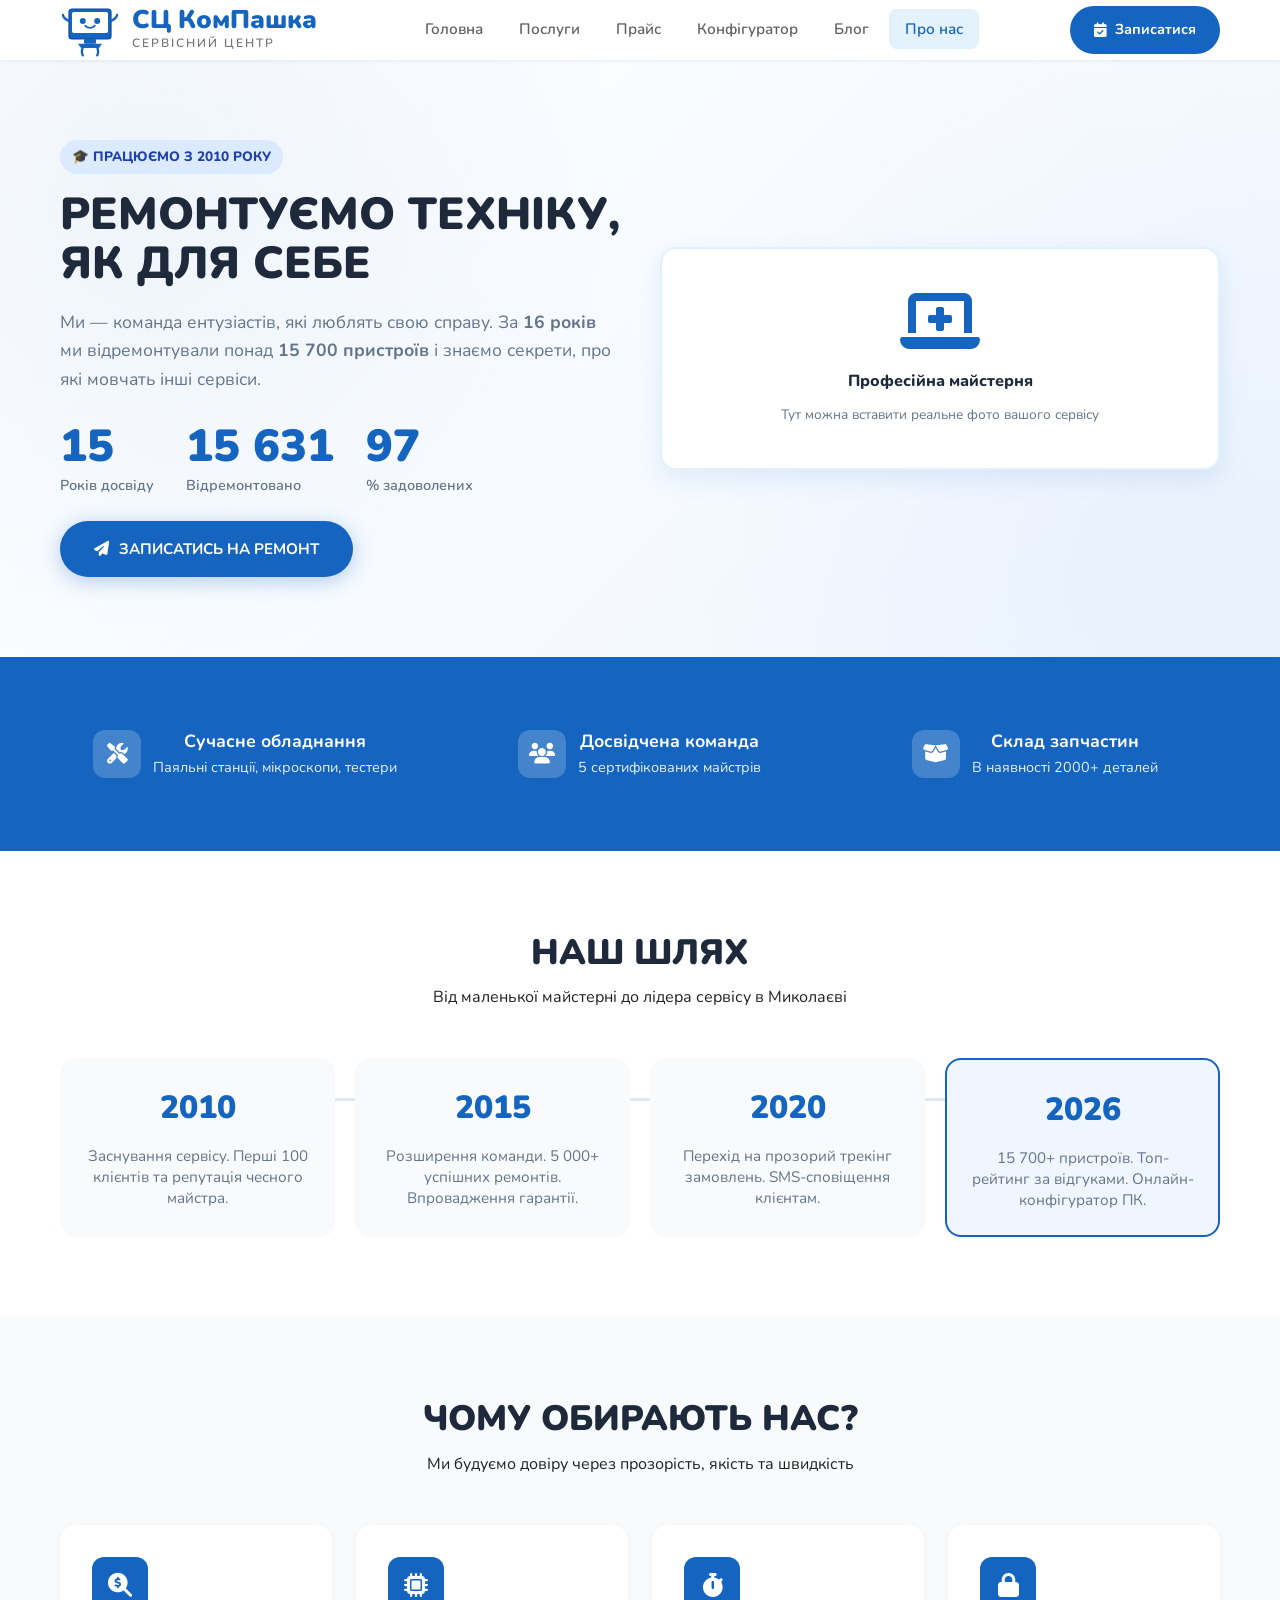
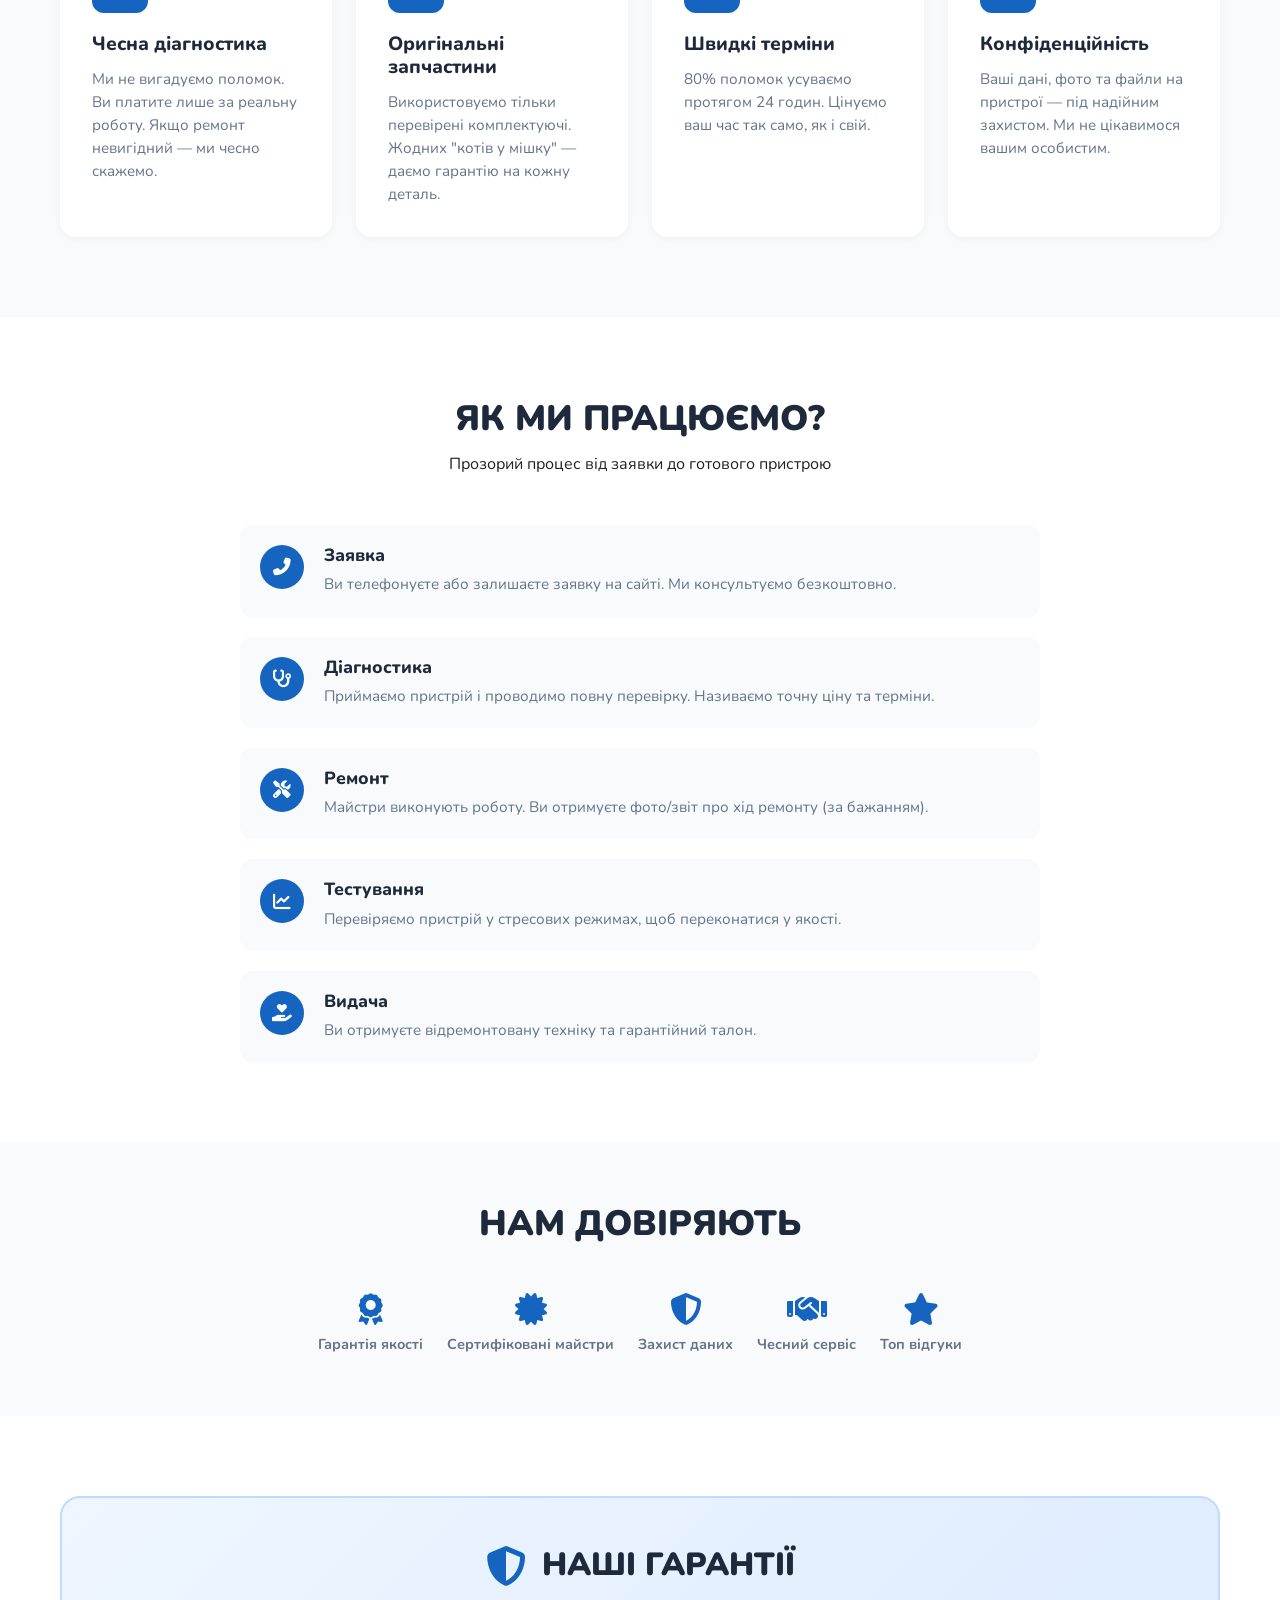
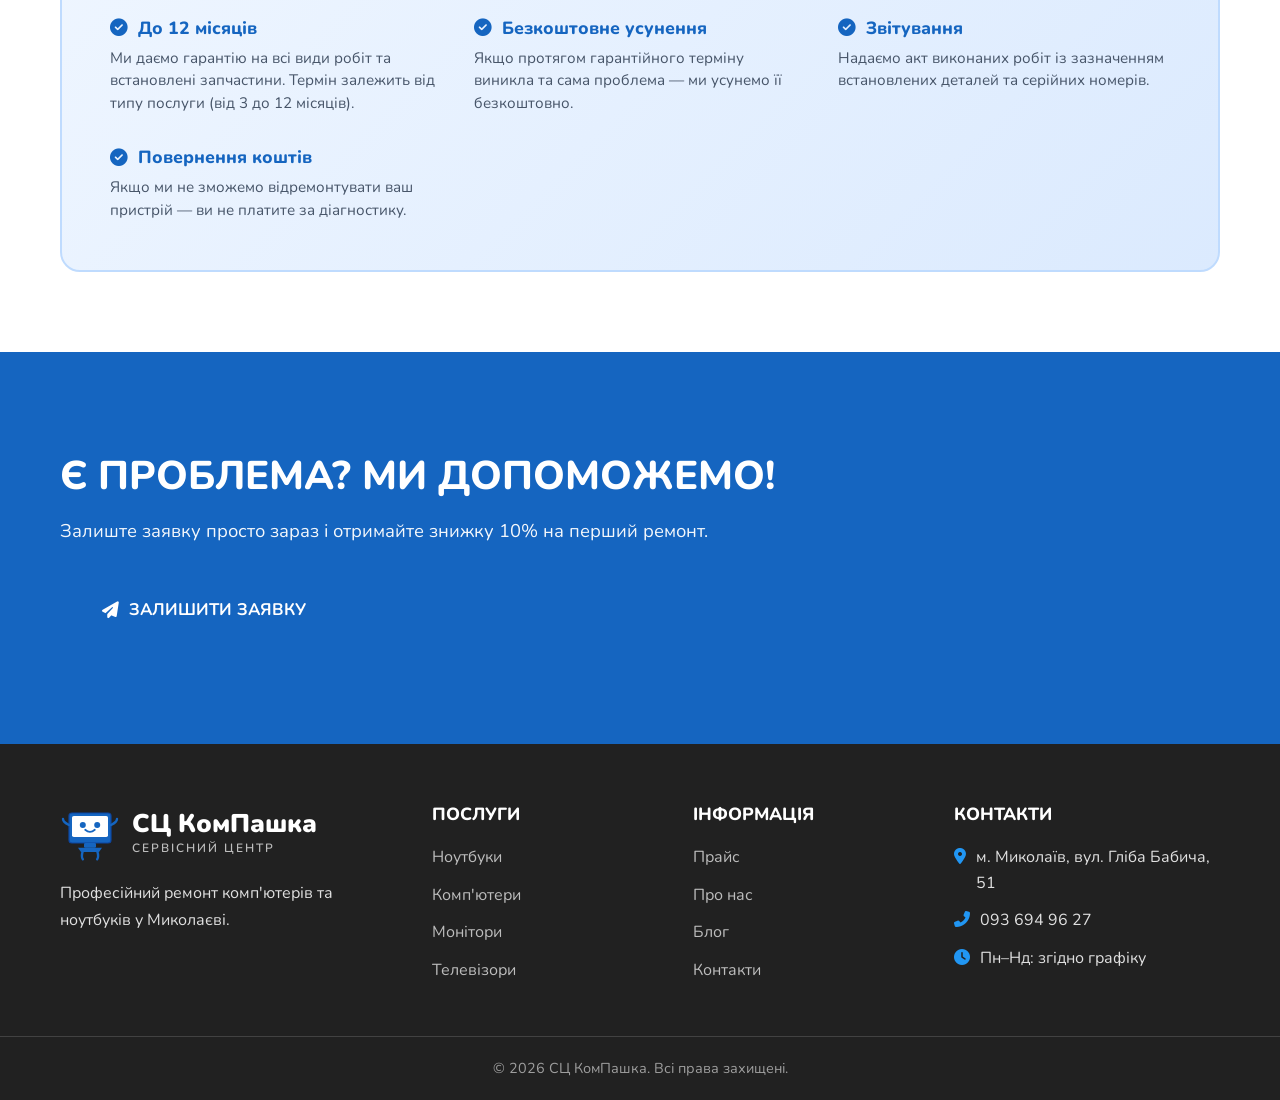
==== commit 67c37109: "Title: Update navigation links and active states across all pages Key features implemented: - Update" ====
--- a/about.html
+++ b/about.html
@@ -42,12 +42,12 @@
 
       <nav class="nav" id="nav">
         <ul class="nav__list">
-          <li><a href="/uk" class="nav__link">Головна</a></li>
-          <li><a href="/uk/services" class="nav__link">Послуги</a></li>
-          <li><a href="/uk/prices" class="nav__link">Прайс</a></li>
-          <li><a href="/uk/pc-builder" class="nav__link">Конфігуратор</a></li>
-          <li><a href="/uk/blog" class="nav__link">Блог</a></li>
-          <li><a href="/uk/about" class="nav__link nav__link--active">Про нас</a></li>
+          <li><a href="index.html" class="nav__link">Головна</a></li>
+          <li><a href="services.html" class="nav__link">Послуги</a></li>
+          <li><a href="prices.html" class="nav__link">Прайс</a></li>
+          <li><a href="pc-builder.html" class="nav__link">Конфігуратор</a></li>
+          <li><a href="blog.html" class="nav__link">Блог</a></li>
+          <li><a href="about.html" class="nav__link nav__link--active">Про нас</a></li>
         </ul>
       </nav>
       <a href="/uk/contact" class="header__cta"><i class="fas fa-calendar-check"></i> <span>Записатися</span></a>
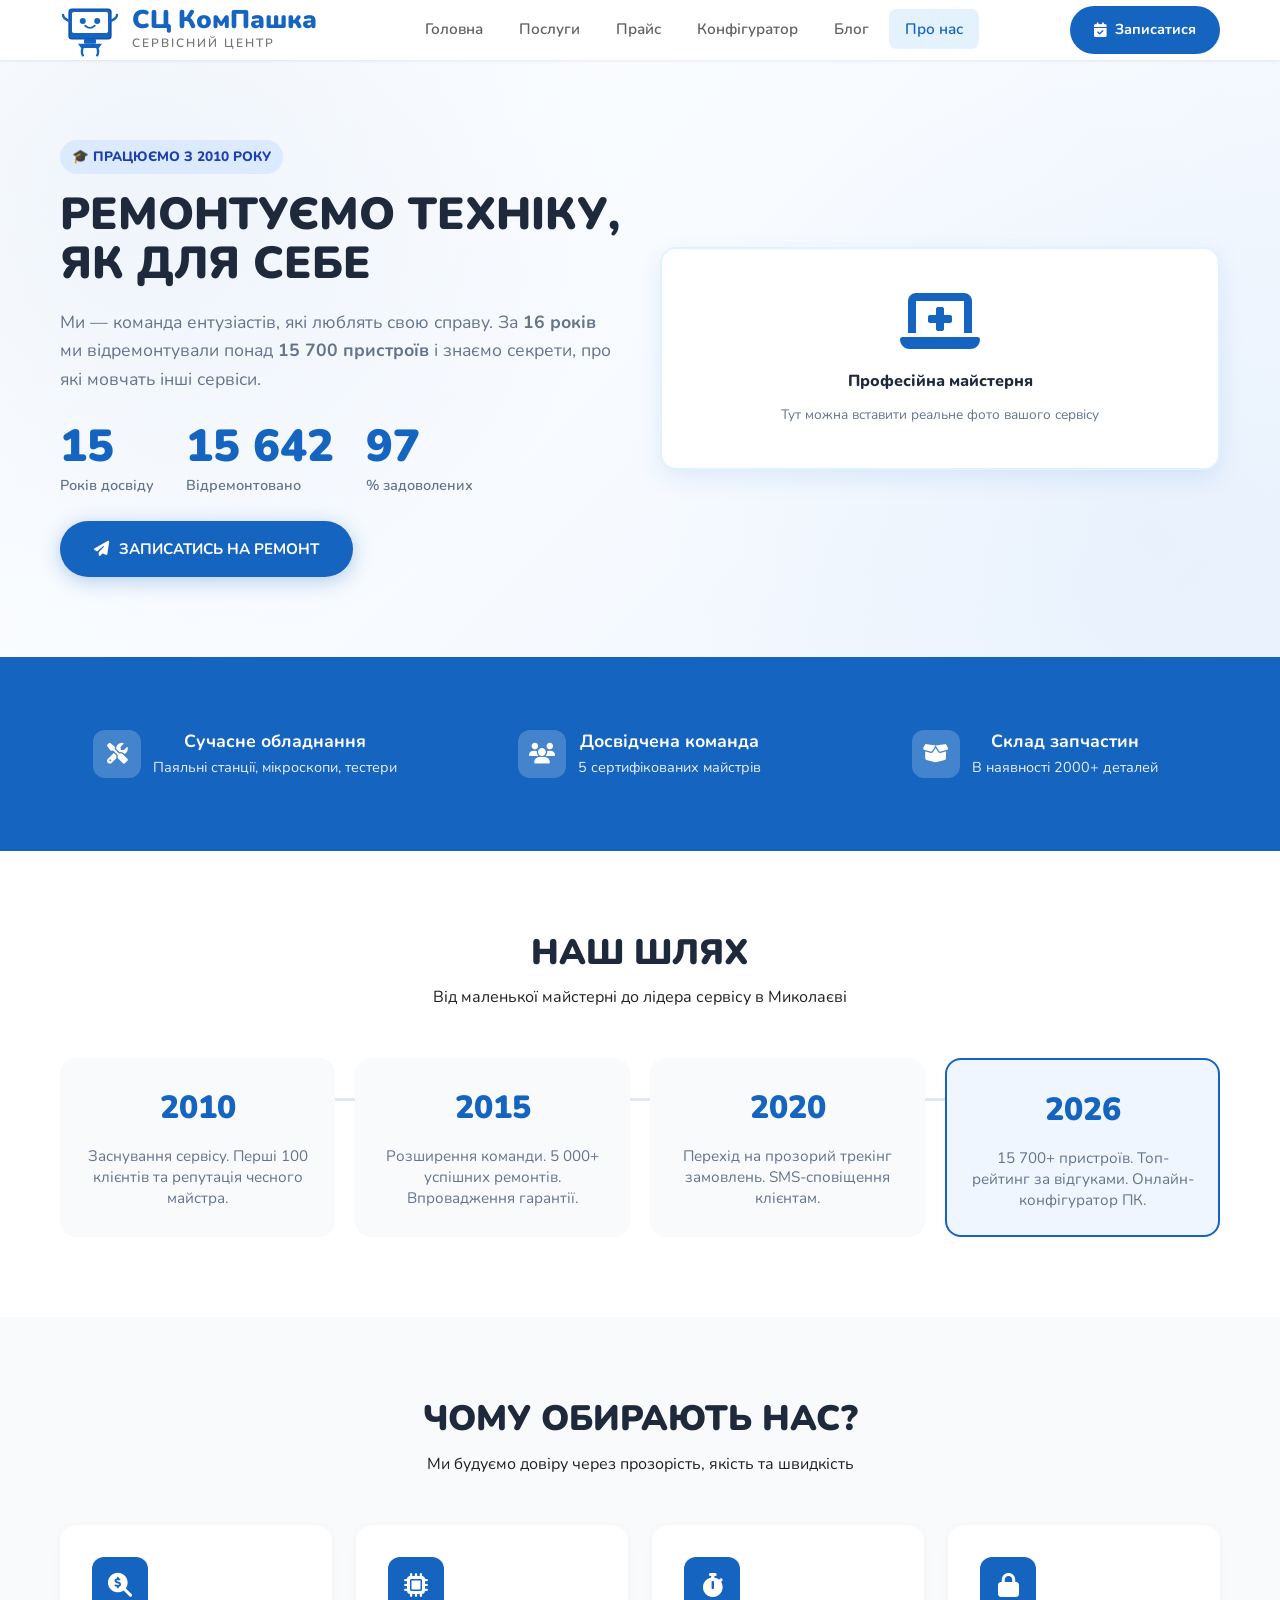
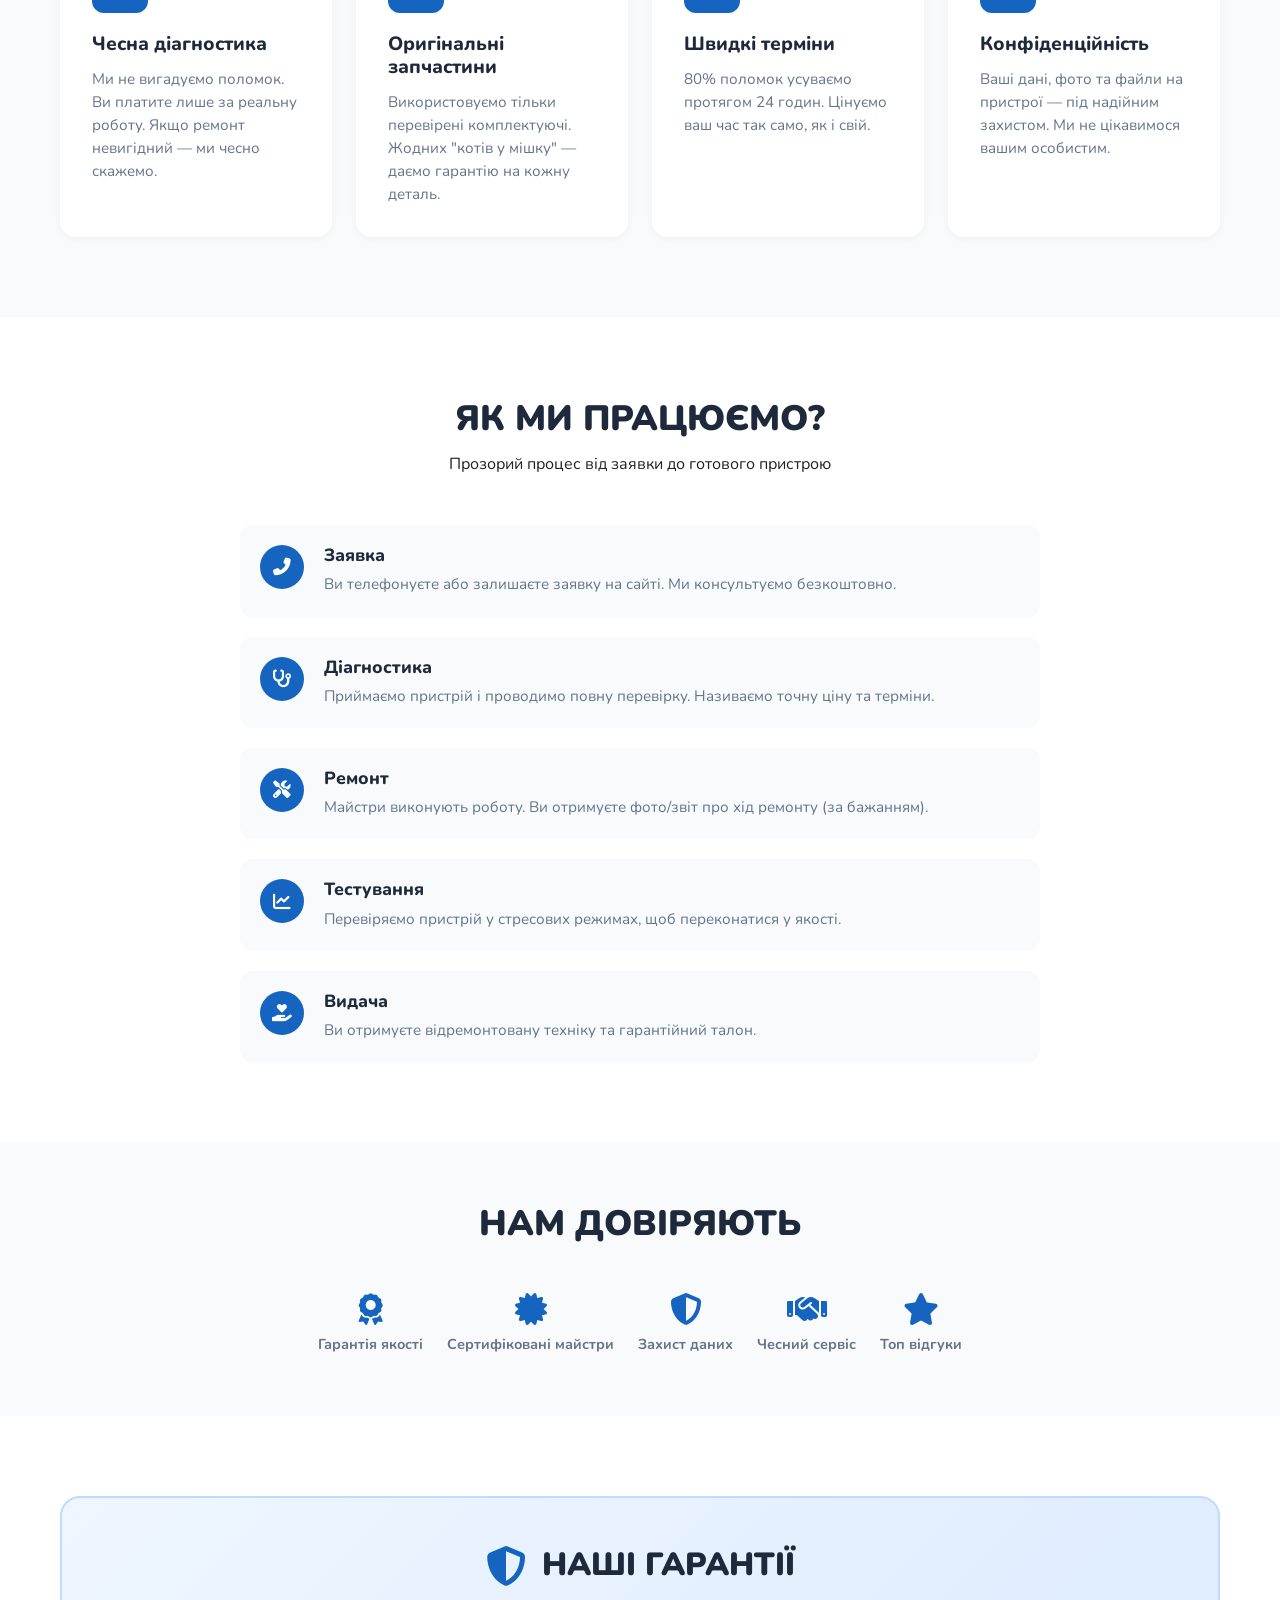
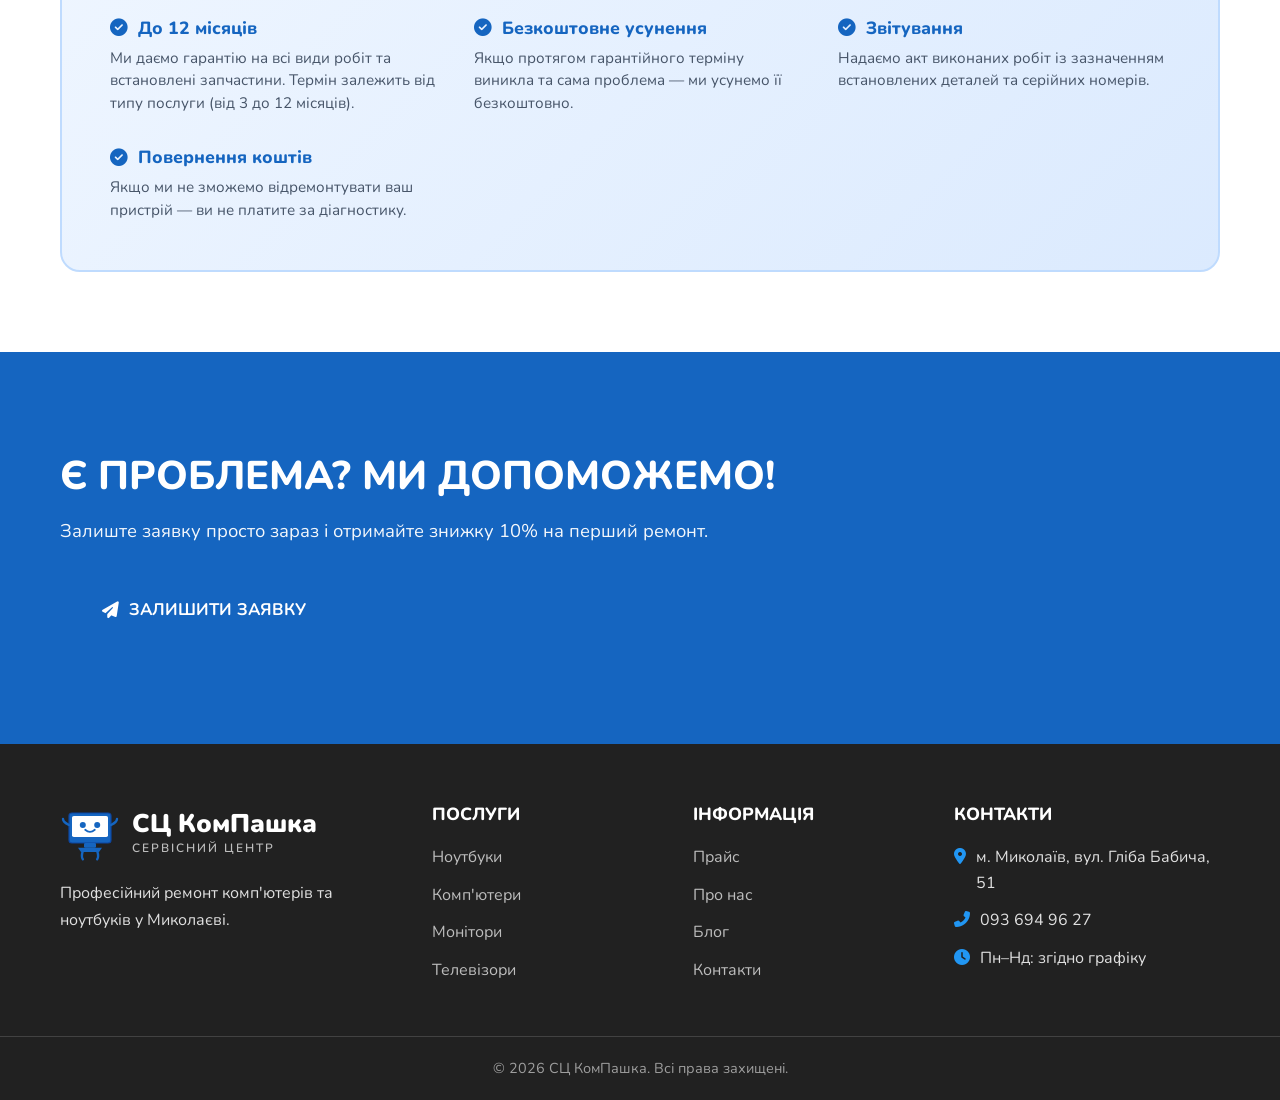
==== commit c242c1ea: "update branch" ====
--- a/about.html
+++ b/about.html
@@ -19,7 +19,7 @@
   <!-- Header -->
   <header class="header">
     <div class="header__inner container">
-      <a href="/uk" class="logo">
+      <a href="index.html" class="logo">
         <div class="logo__icon">
           <svg viewBox="0 0 100 100" xmlns="http://www.w3.org/2000/svg">
             <rect x="15" y="15" width="70" height="50" rx="5" fill="#1565C0" stroke="#0D47A1" stroke-width="2"/>
@@ -50,7 +50,7 @@
           <li><a href="about.html" class="nav__link nav__link--active">Про нас</a></li>
         </ul>
       </nav>
-      <a href="/uk/contact" class="header__cta"><i class="fas fa-calendar-check"></i> <span>Записатися</span></a>
+      <a href="contact.html" class="header__cta"><i class="fas fa-calendar-check"></i> <span>Записатися</span></a>
       <button class="burger" id="burger" aria-label="Меню"><span></span><span></span><span></span></button>
     </div>
   </header>
@@ -79,7 +79,7 @@
             <span class="stat-label">% задоволених</span>
           </div>
         </div>
-        <a href="/uk/contact" class="btn btn--primary" style="margin-top:24px;">
+        <a href="contact.html" class="btn btn--primary" style="margin-top:24px;">
           <i class="fas fa-paper-plane"></i> ЗАПИСАТИСЬ НА РЕМОНТ
         </a>
       </div>
@@ -279,7 +279,7 @@
       <div class="cta__content">
         <h2 class="cta__title">Є ПРОБЛЕМА? МИ ДОПОМОЖЕМО!</h2>
         <p class="cta__text">Залиште заявку просто зараз і отримайте знижку 10% на перший ремонт.</p>
-        <a href="/uk/contact" class="btn btn--white btn--large">
+        <a href="contact.html" class="btn btn--white btn--large">
           <i class="fas fa-paper-plane"></i> ЗАЛИШИТИ ЗАЯВКУ
         </a>
       </div>
@@ -290,7 +290,7 @@
   <footer class="footer">
     <div class="container footer__inner">
       <div class="footer__col footer__col--logo">
-        <a href="/uk" class="logo">
+        <a href="index.html" class="logo">
           <div class="logo__icon">
             <svg viewBox="0 0 100 100" xmlns="http://www.w3.org/2000/svg">
               <rect x="15" y="15" width="70" height="50" rx="5" fill="#1565C0" stroke="#0D47A1" stroke-width="2"/>
@@ -315,19 +315,19 @@
       <div class="footer__col">
         <h4>ПОСЛУГИ</h4>
         <ul>
-          <li><a href="/uk/services/laptops">Ноутбуки</a></li>
-          <li><a href="/uk/services/desktops">Комп'ютери</a></li>
-          <li><a href="/uk/services/monitors">Монітори</a></li>
-          <li><a href="/uk/services/tvs">Телевізори</a></li>
+          <li><a href="services.html">Ноутбуки</a></li>
+          <li><a href="services.html">Комп'ютери</a></li>
+          <li><a href="services.html">Монітори</a></li>
+          <li><a href="services.html">Телевізори</a></li>
         </ul>
       </div>
       <div class="footer__col">
         <h4>ІНФОРМАЦІЯ</h4>
         <ul>
-          <li><a href="/uk/prices">Прайс</a></li>
-          <li><a href="/uk/about">Про нас</a></li>
-          <li><a href="/uk/blog">Блог</a></li>
-          <li><a href="/uk/contact">Контакти</a></li>
+          <li><a href="prices.html">Прайс</a></li>
+          <li><a href="about.html">Про нас</a></li>
+          <li><a href="blog.html">Блог</a></li>
+          <li><a href="contact.html">Контакти</a></li>
         </ul>
       </div>
       <div class="footer__col">
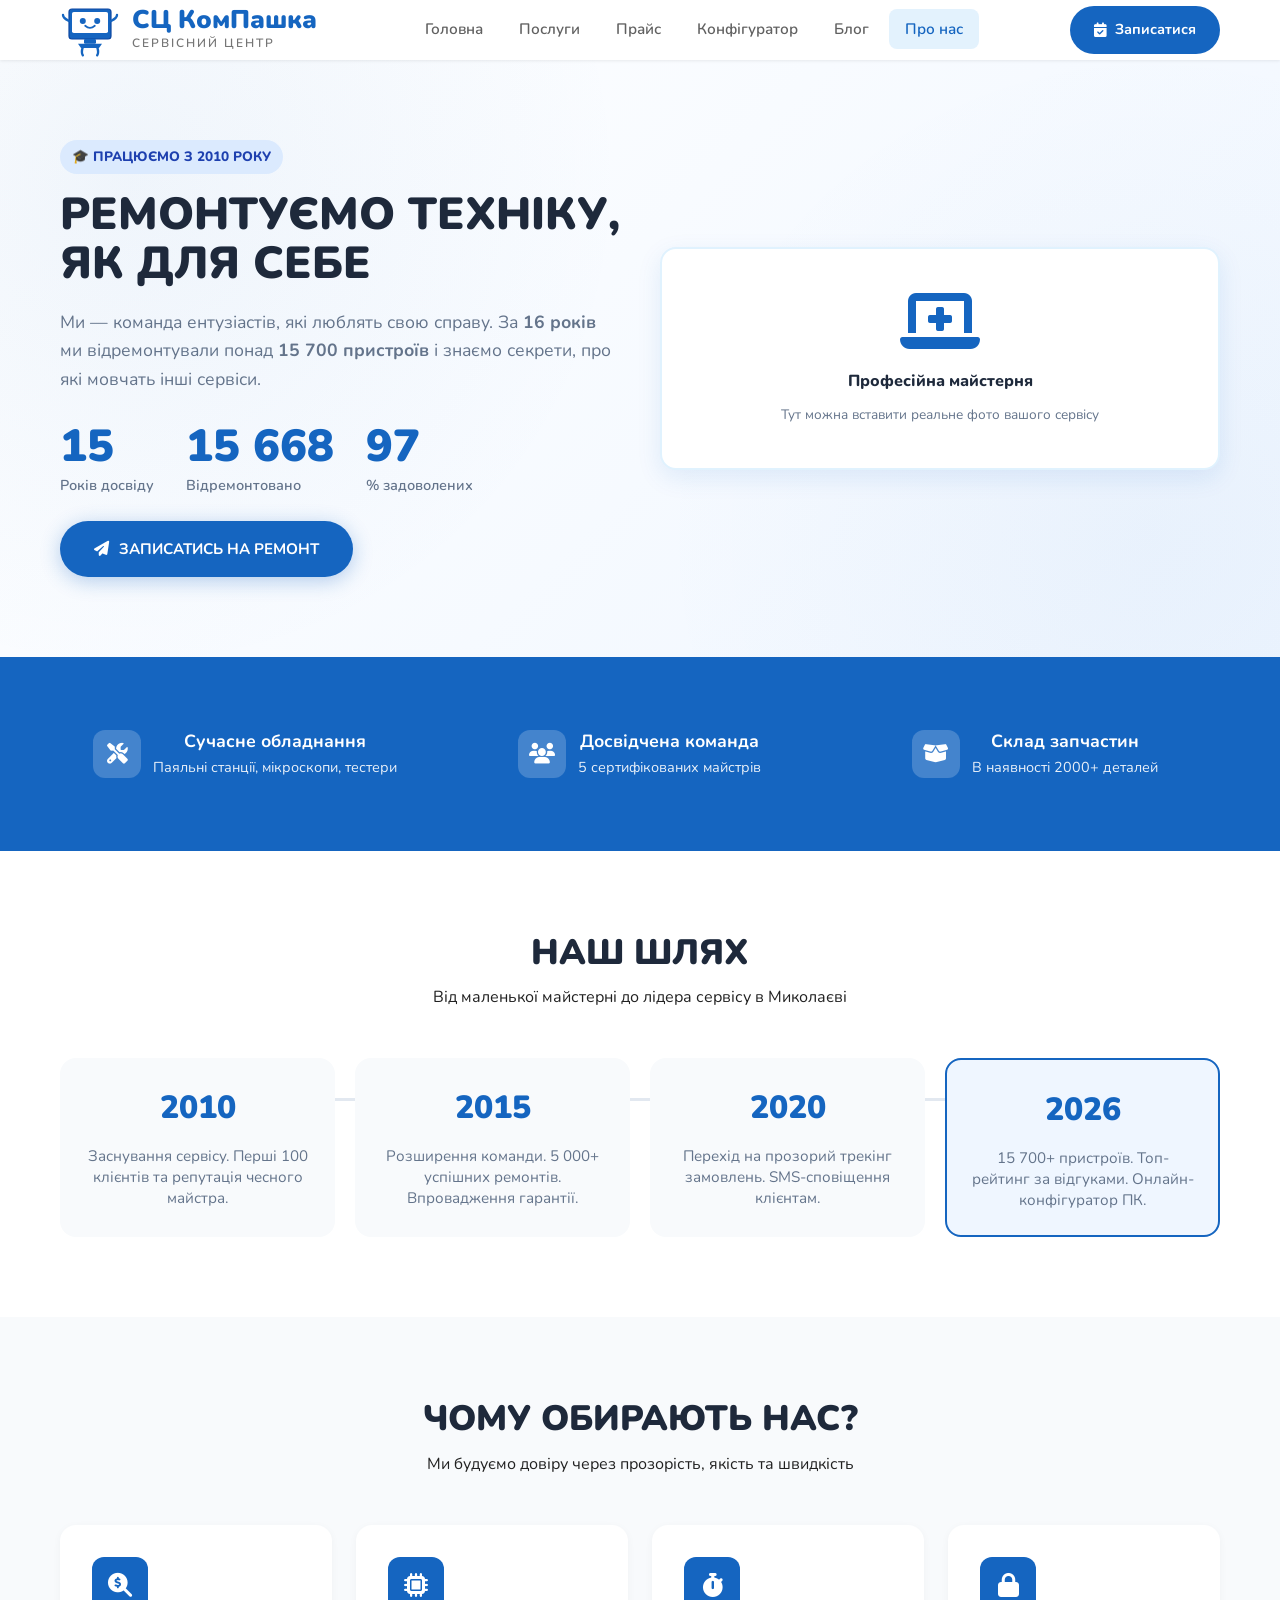
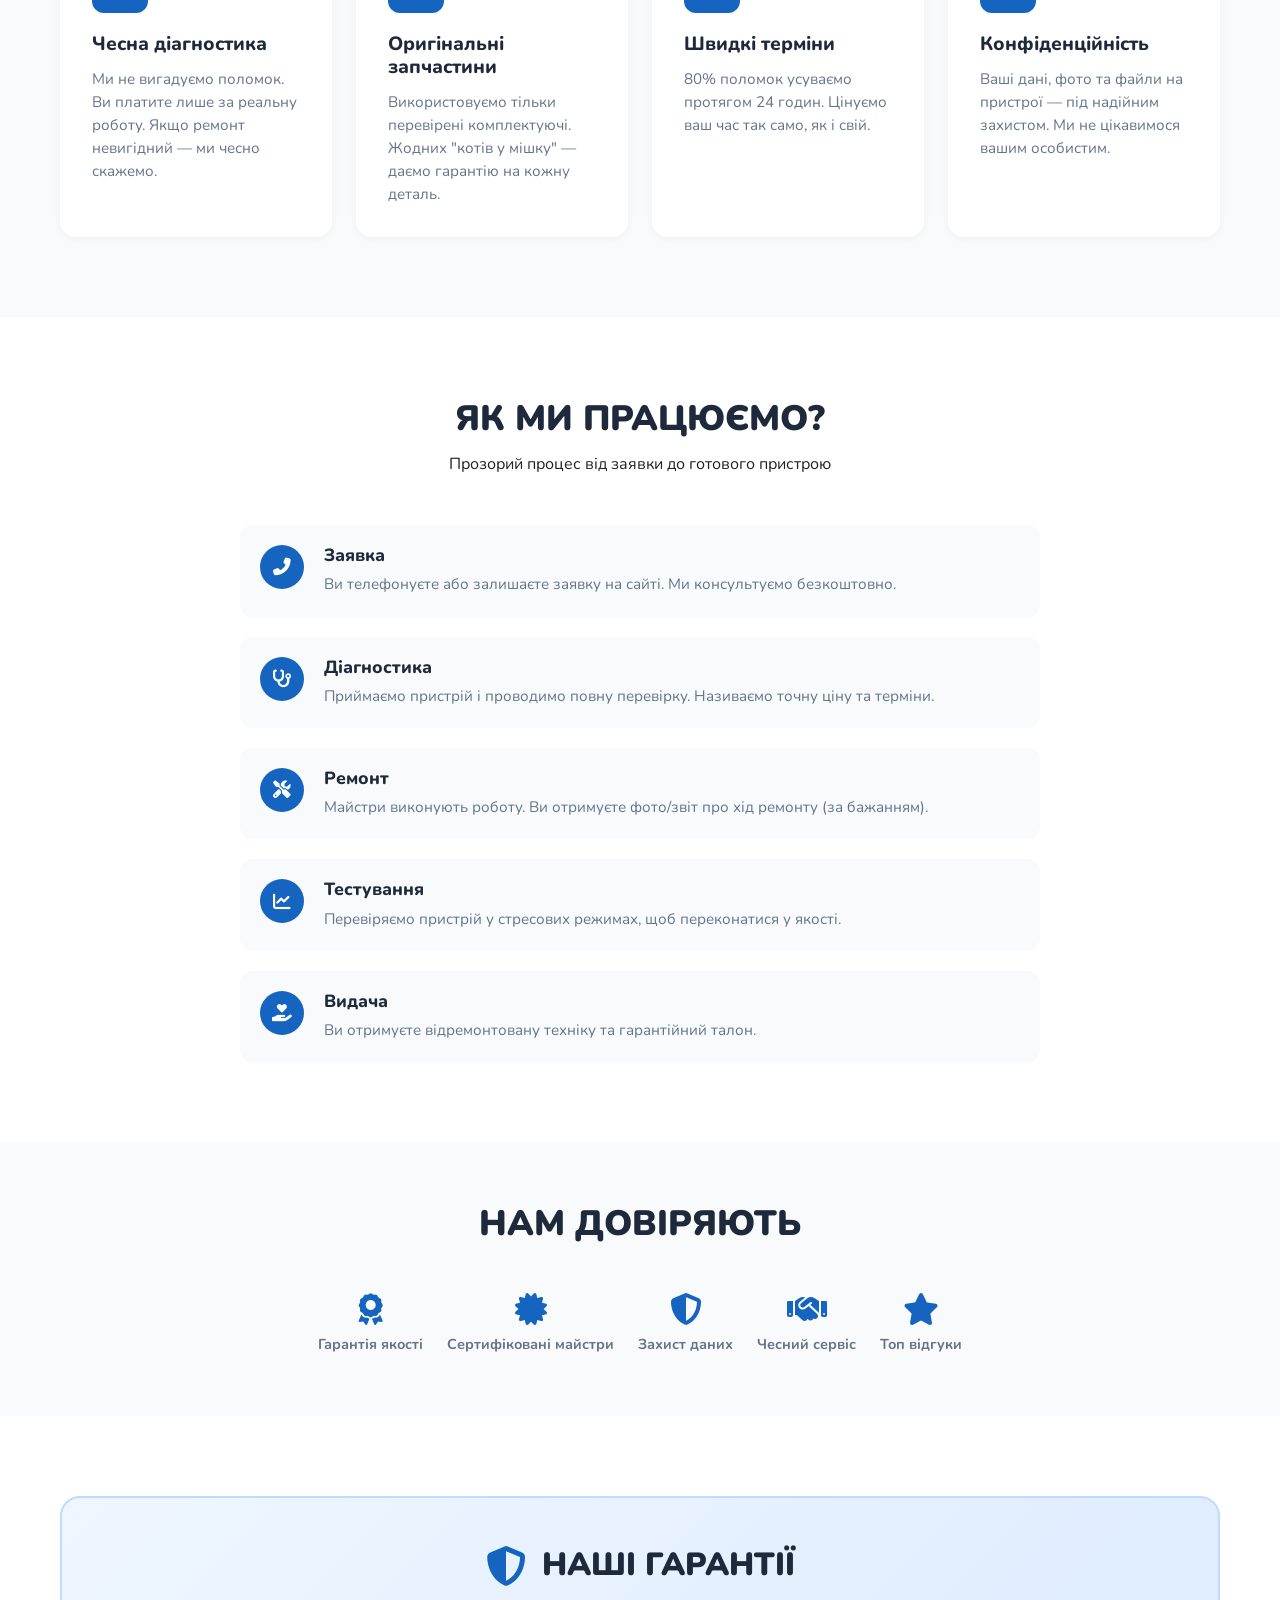
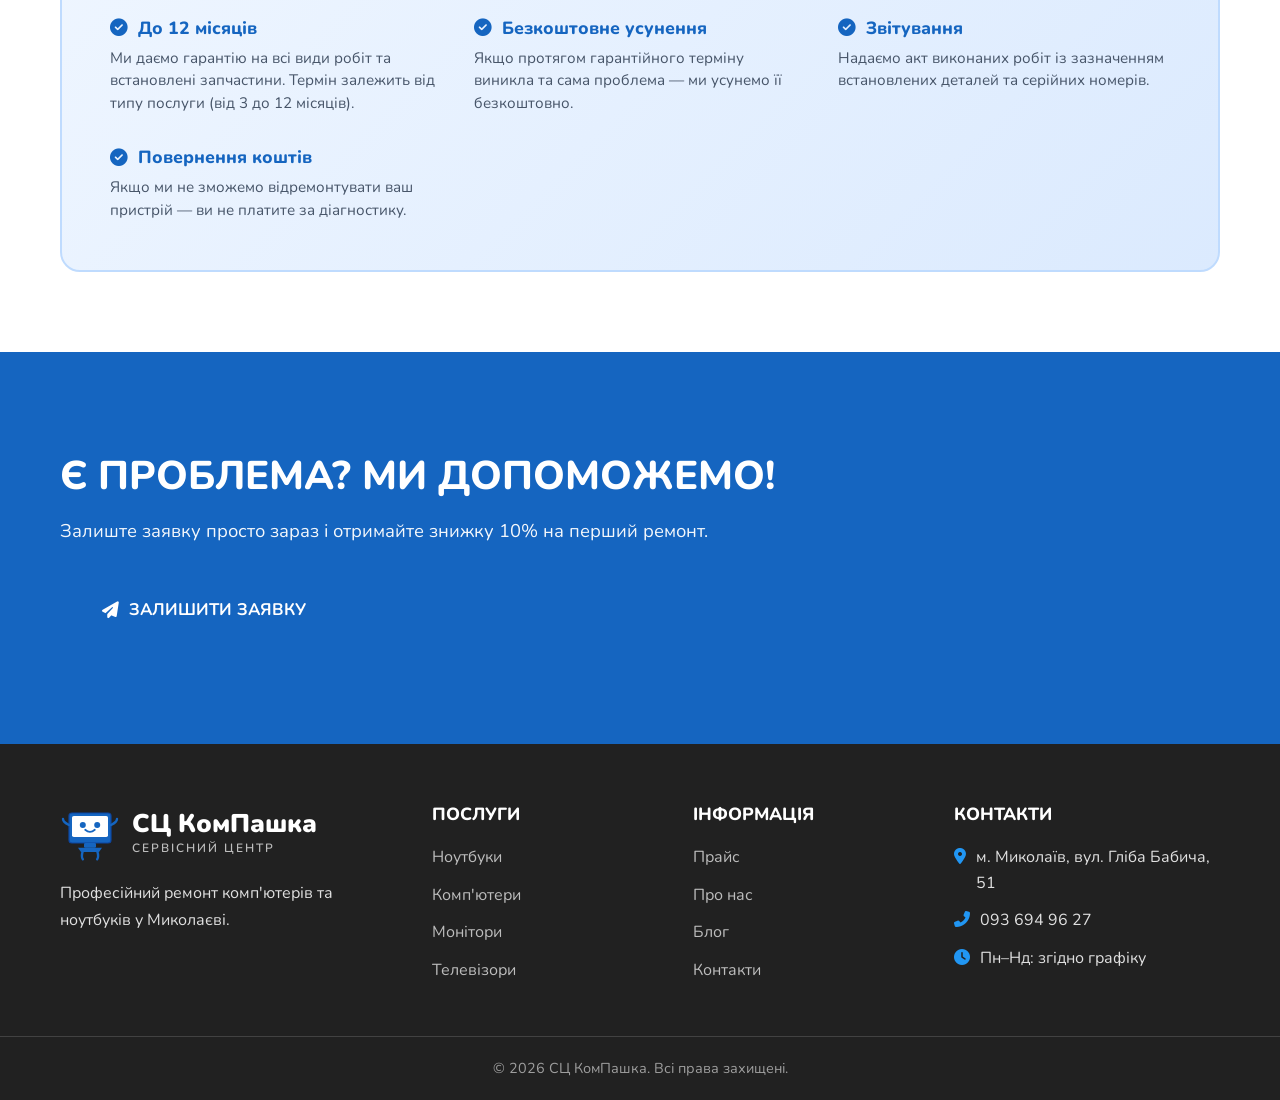
==== commit 2aeaad07: "fix: update files" ====
--- a/about.html
+++ b/about.html
@@ -19,7 +19,7 @@
   <!-- Header -->
   <header class="header">
     <div class="header__inner container">
-      <a href="index.html" class="logo">
+      <a href="/uk" class="logo">
         <div class="logo__icon">
           <svg viewBox="0 0 100 100" xmlns="http://www.w3.org/2000/svg">
             <rect x="15" y="15" width="70" height="50" rx="5" fill="#1565C0" stroke="#0D47A1" stroke-width="2"/>
@@ -50,7 +50,7 @@
           <li><a href="about.html" class="nav__link nav__link--active">Про нас</a></li>
         </ul>
       </nav>
-      <a href="contact.html" class="header__cta"><i class="fas fa-calendar-check"></i> <span>Записатися</span></a>
+      <a href="/uk/contact" class="header__cta"><i class="fas fa-calendar-check"></i> <span>Записатися</span></a>
       <button class="burger" id="burger" aria-label="Меню"><span></span><span></span><span></span></button>
     </div>
   </header>
@@ -79,7 +79,7 @@
             <span class="stat-label">% задоволених</span>
           </div>
         </div>
-        <a href="contact.html" class="btn btn--primary" style="margin-top:24px;">
+        <a href="/uk/contact" class="btn btn--primary" style="margin-top:24px;">
           <i class="fas fa-paper-plane"></i> ЗАПИСАТИСЬ НА РЕМОНТ
         </a>
       </div>
@@ -279,7 +279,7 @@
       <div class="cta__content">
         <h2 class="cta__title">Є ПРОБЛЕМА? МИ ДОПОМОЖЕМО!</h2>
         <p class="cta__text">Залиште заявку просто зараз і отримайте знижку 10% на перший ремонт.</p>
-        <a href="contact.html" class="btn btn--white btn--large">
+        <a href="/uk/contact" class="btn btn--white btn--large">
           <i class="fas fa-paper-plane"></i> ЗАЛИШИТИ ЗАЯВКУ
         </a>
       </div>
@@ -290,7 +290,7 @@
   <footer class="footer">
     <div class="container footer__inner">
       <div class="footer__col footer__col--logo">
-        <a href="index.html" class="logo">
+        <a href="/uk" class="logo">
           <div class="logo__icon">
             <svg viewBox="0 0 100 100" xmlns="http://www.w3.org/2000/svg">
               <rect x="15" y="15" width="70" height="50" rx="5" fill="#1565C0" stroke="#0D47A1" stroke-width="2"/>
@@ -315,19 +315,19 @@
       <div class="footer__col">
         <h4>ПОСЛУГИ</h4>
         <ul>
-          <li><a href="services.html">Ноутбуки</a></li>
-          <li><a href="services.html">Комп'ютери</a></li>
-          <li><a href="services.html">Монітори</a></li>
-          <li><a href="services.html">Телевізори</a></li>
+          <li><a href="/uk/services/laptops">Ноутбуки</a></li>
+          <li><a href="/uk/services/desktops">Комп'ютери</a></li>
+          <li><a href="/uk/services/monitors">Монітори</a></li>
+          <li><a href="/uk/services/tvs">Телевізори</a></li>
         </ul>
       </div>
       <div class="footer__col">
         <h4>ІНФОРМАЦІЯ</h4>
         <ul>
-          <li><a href="prices.html">Прайс</a></li>
-          <li><a href="about.html">Про нас</a></li>
-          <li><a href="blog.html">Блог</a></li>
-          <li><a href="contact.html">Контакти</a></li>
+          <li><a href="/uk/prices">Прайс</a></li>
+          <li><a href="/uk/about">Про нас</a></li>
+          <li><a href="/uk/blog">Блог</a></li>
+          <li><a href="/uk/contact">Контакти</a></li>
         </ul>
       </div>
       <div class="footer__col">
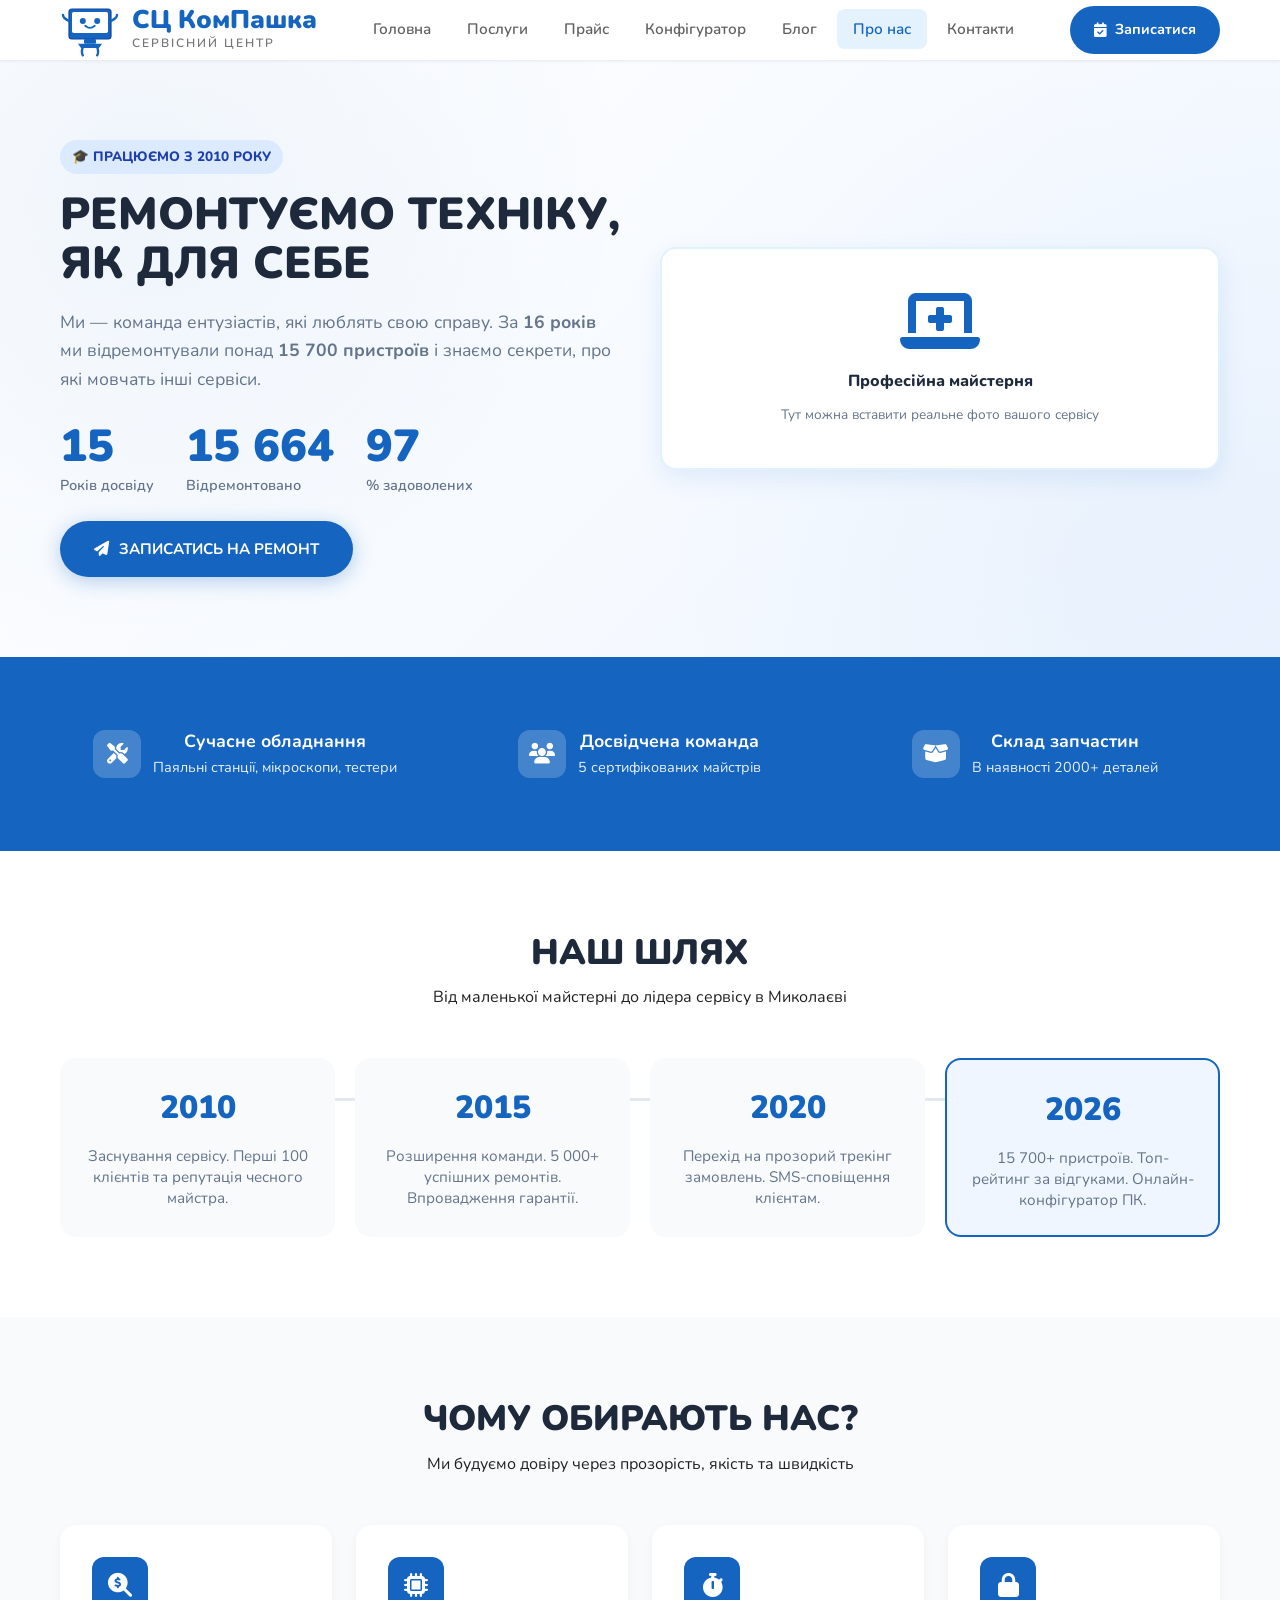
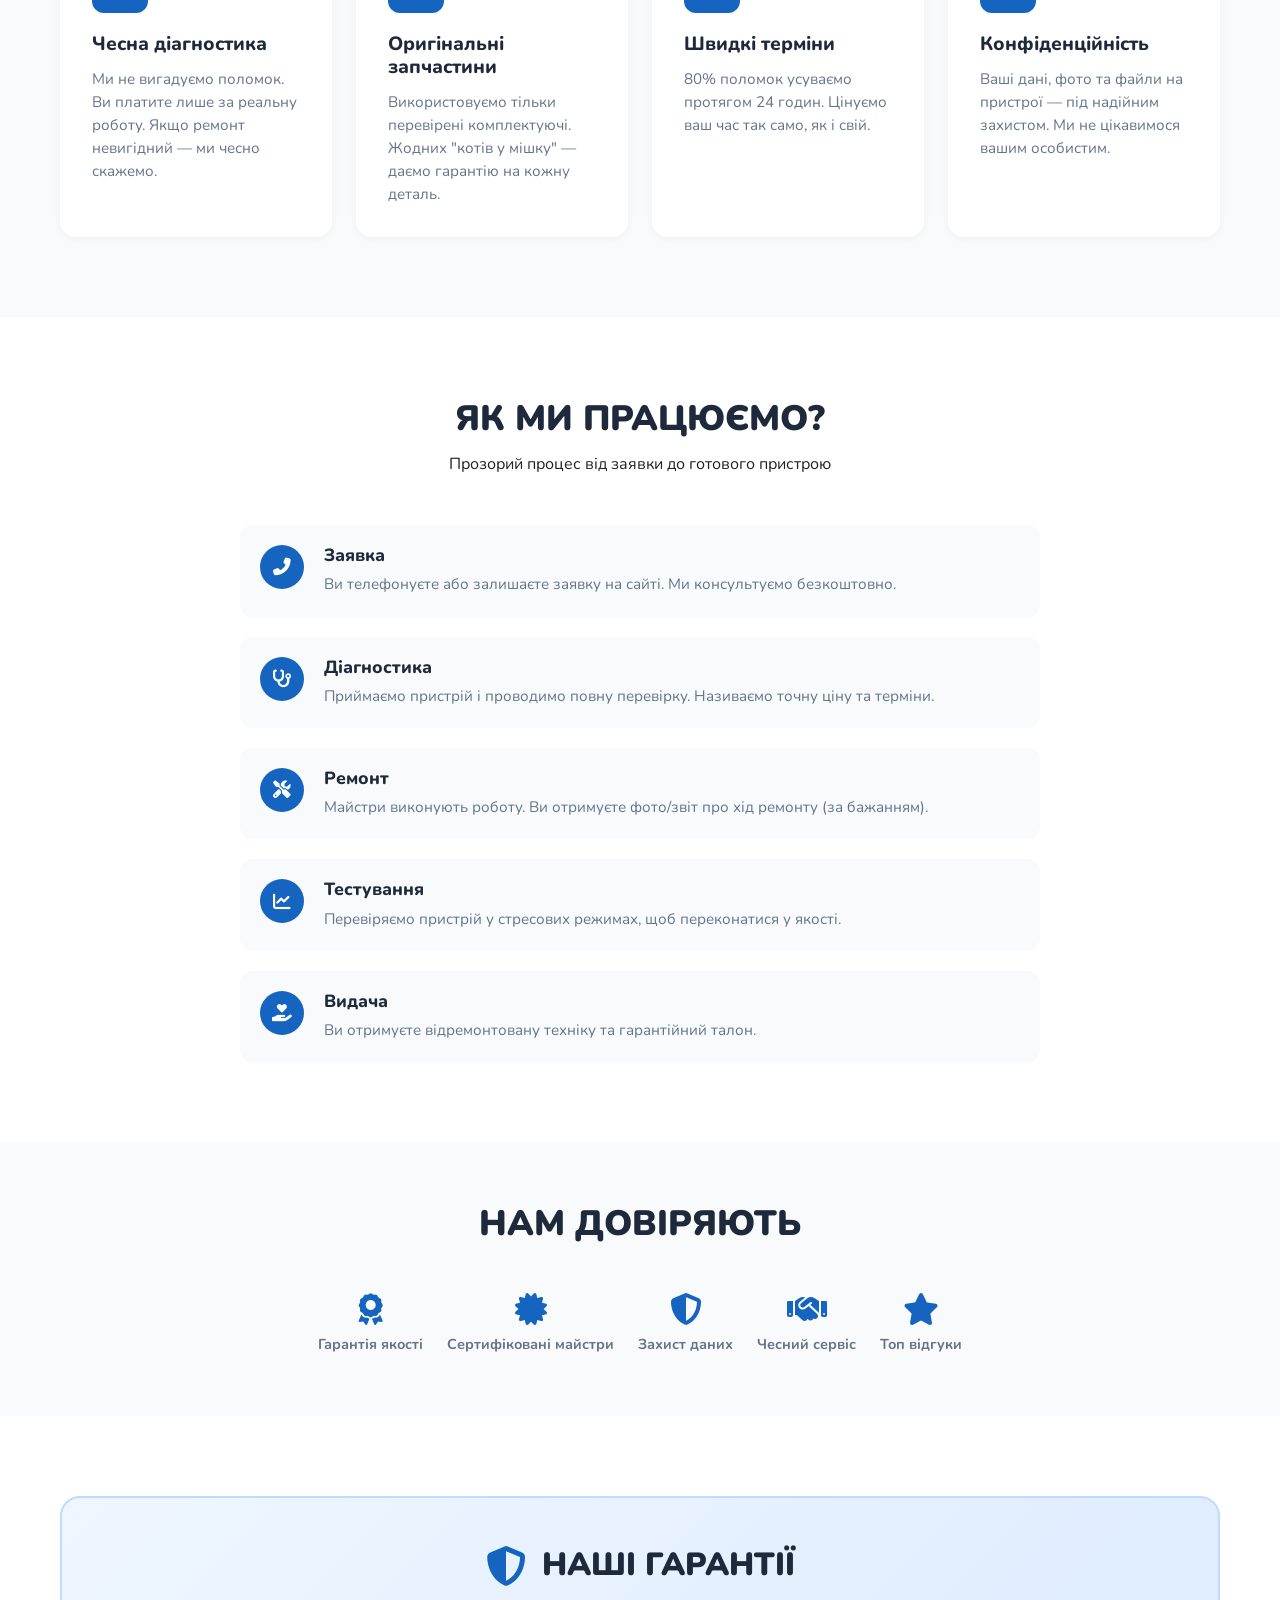
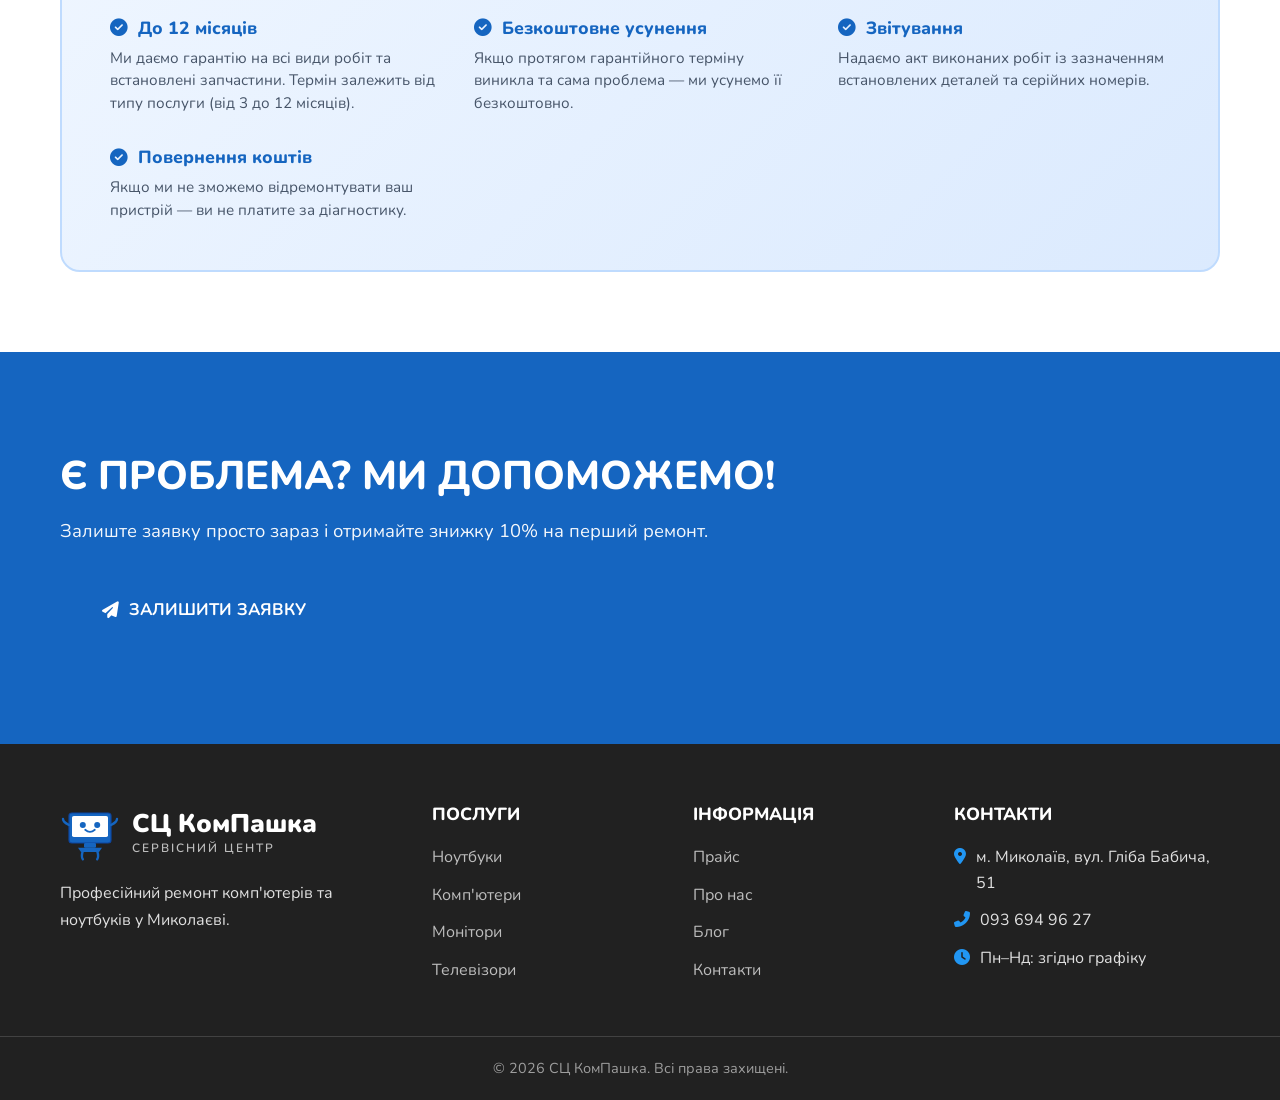
==== commit 6e54dfe3: "fix: update files" ====
--- a/about.html
+++ b/about.html
@@ -19,7 +19,7 @@
   <!-- Header -->
   <header class="header">
     <div class="header__inner container">
-      <a href="/uk" class="logo">
+      <a href="index.html" class="logo">
         <div class="logo__icon">
           <svg viewBox="0 0 100 100" xmlns="http://www.w3.org/2000/svg">
             <rect x="15" y="15" width="70" height="50" rx="5" fill="#1565C0" stroke="#0D47A1" stroke-width="2"/>
@@ -48,6 +48,7 @@
           <li><a href="pc-builder.html" class="nav__link">Конфігуратор</a></li>
           <li><a href="blog.html" class="nav__link">Блог</a></li>
           <li><a href="about.html" class="nav__link nav__link--active">Про нас</a></li>
+          <li><a href="contact.html" class="nav__link">Контакти</a></li>
         </ul>
       </nav>
       <a href="/uk/contact" class="header__cta"><i class="fas fa-calendar-check"></i> <span>Записатися</span></a>
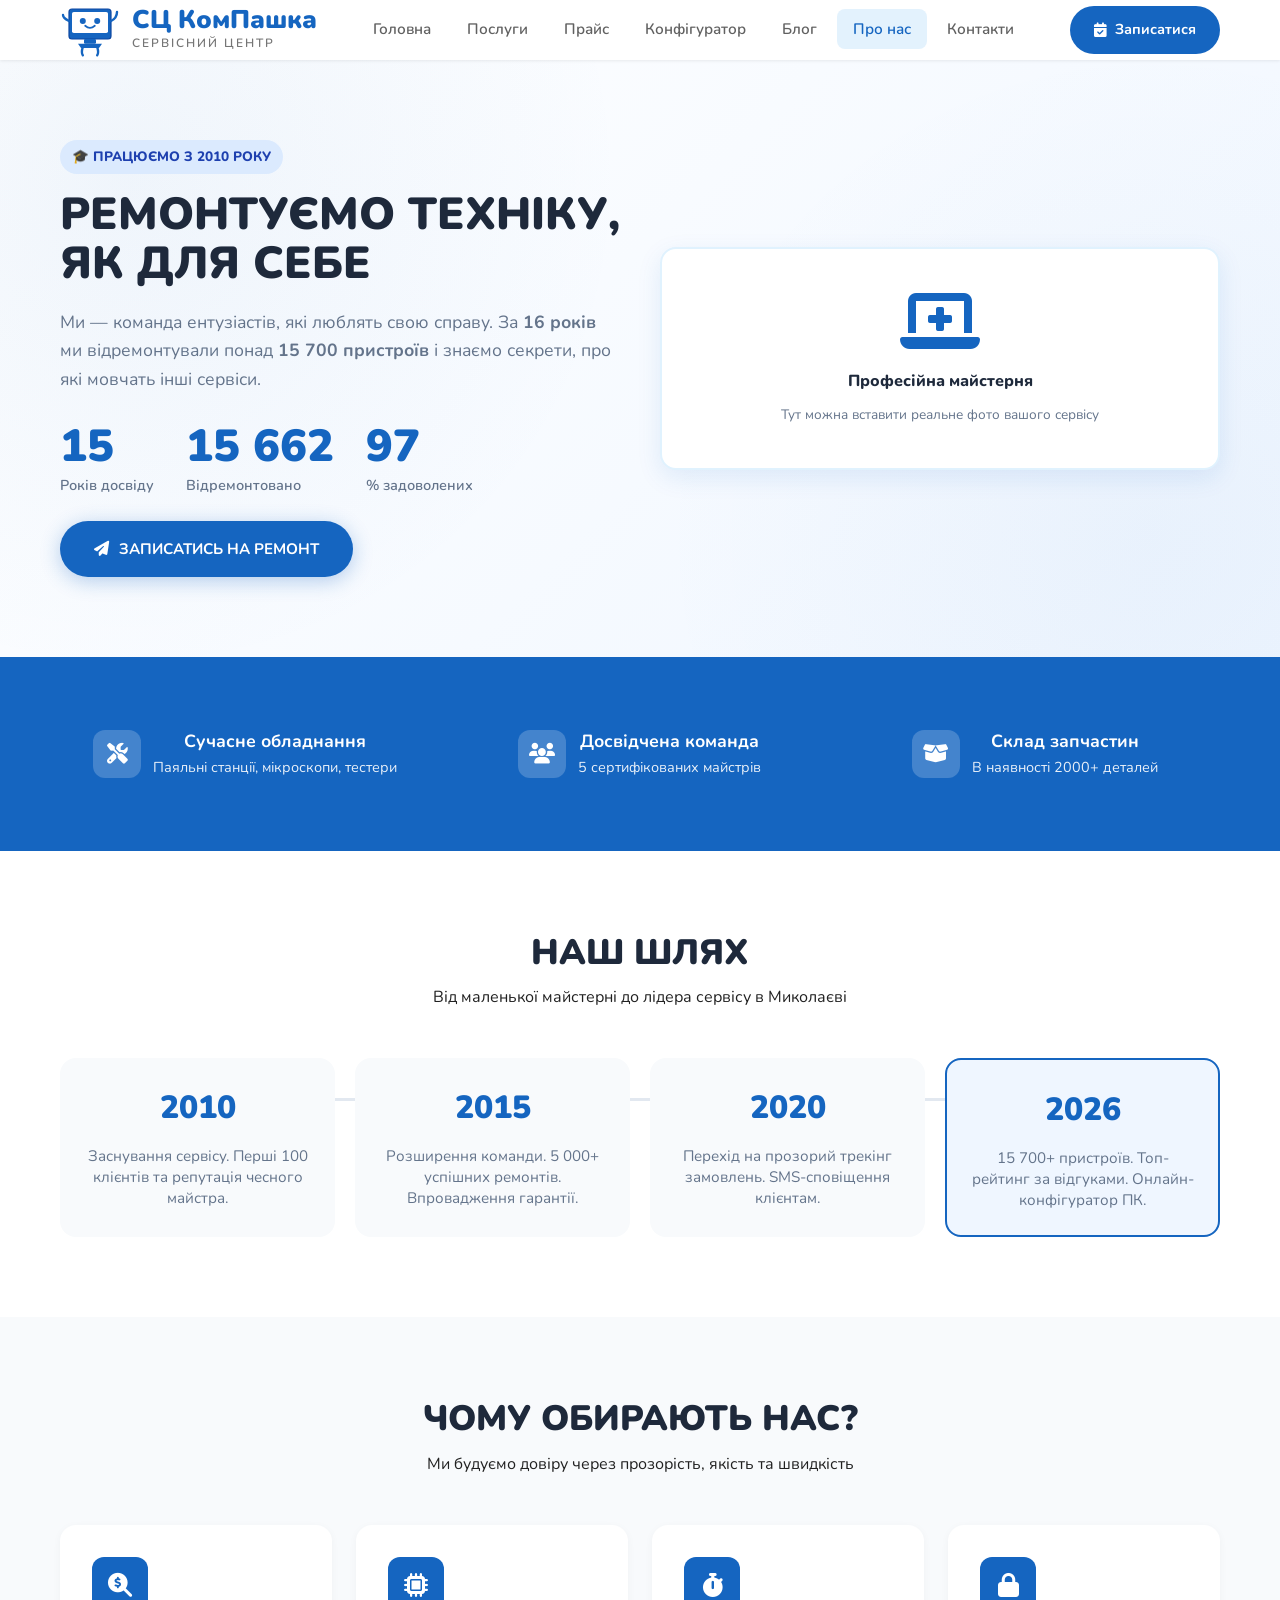
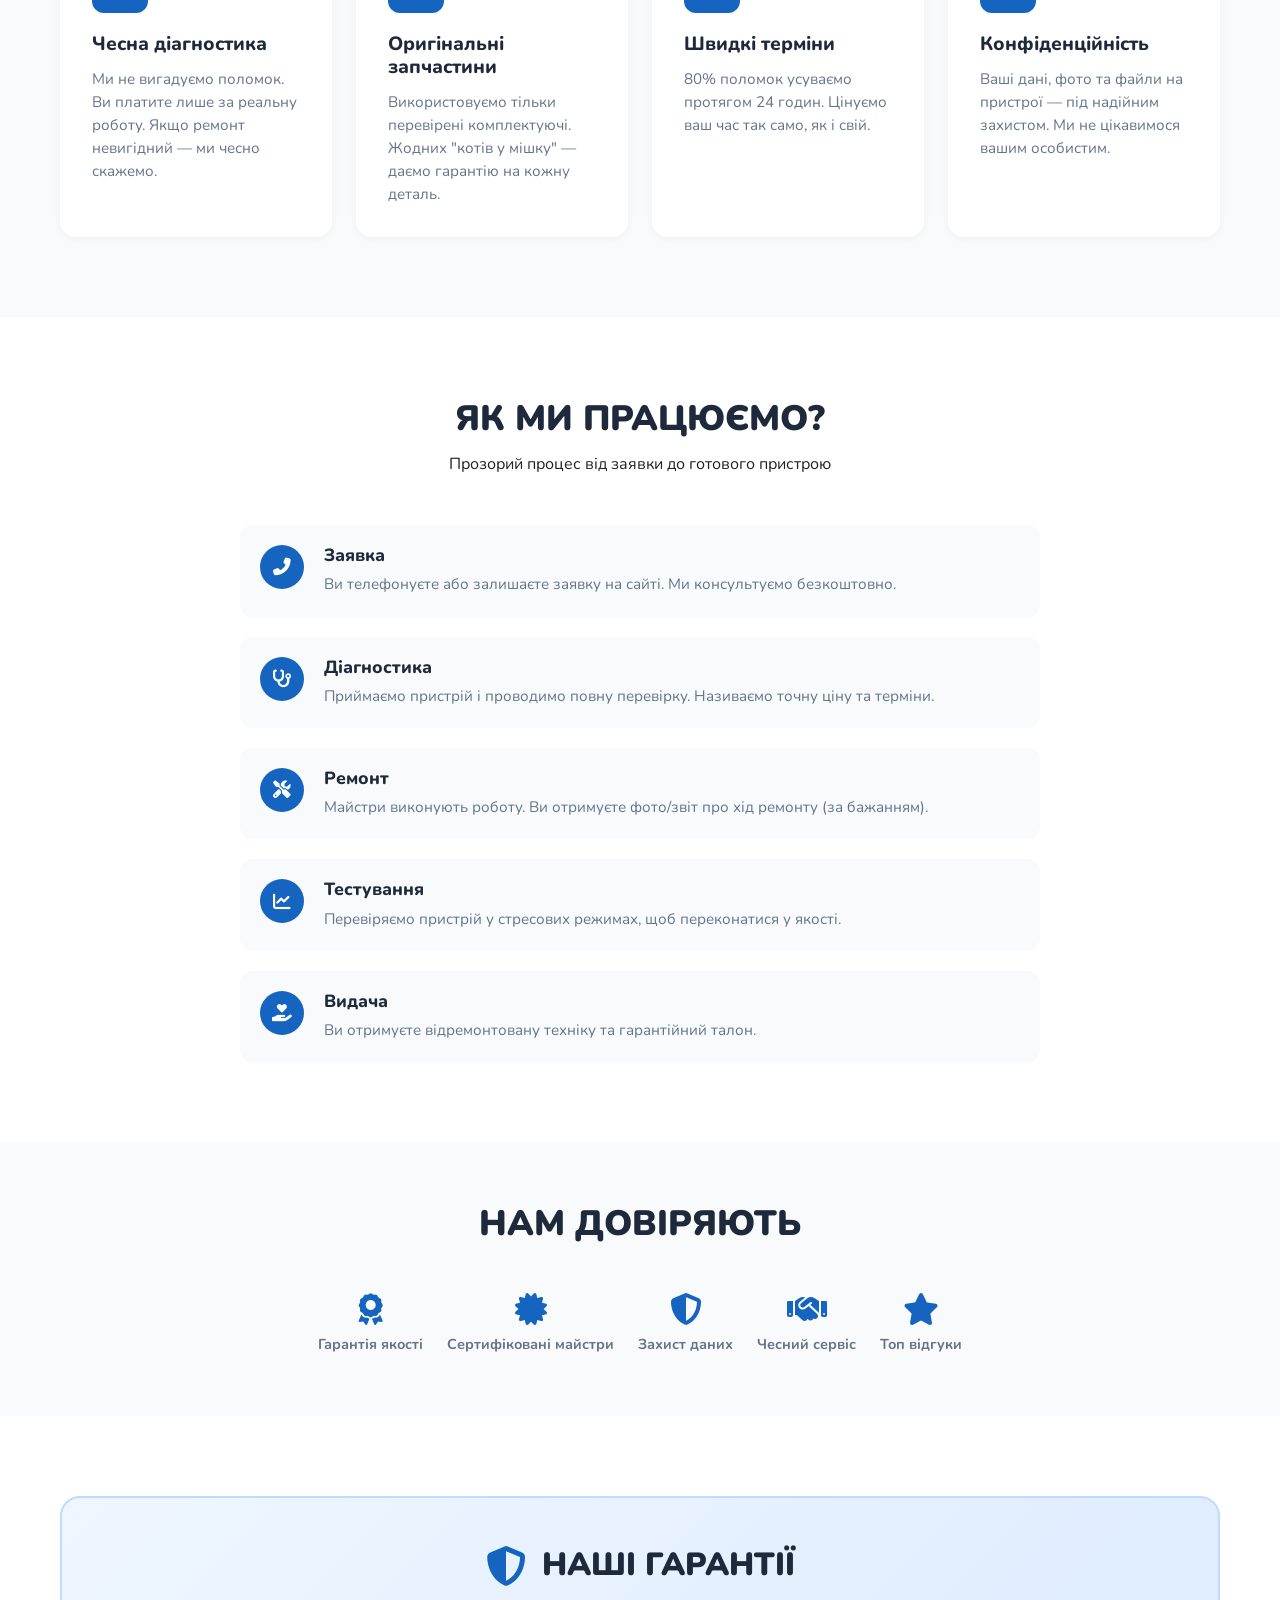
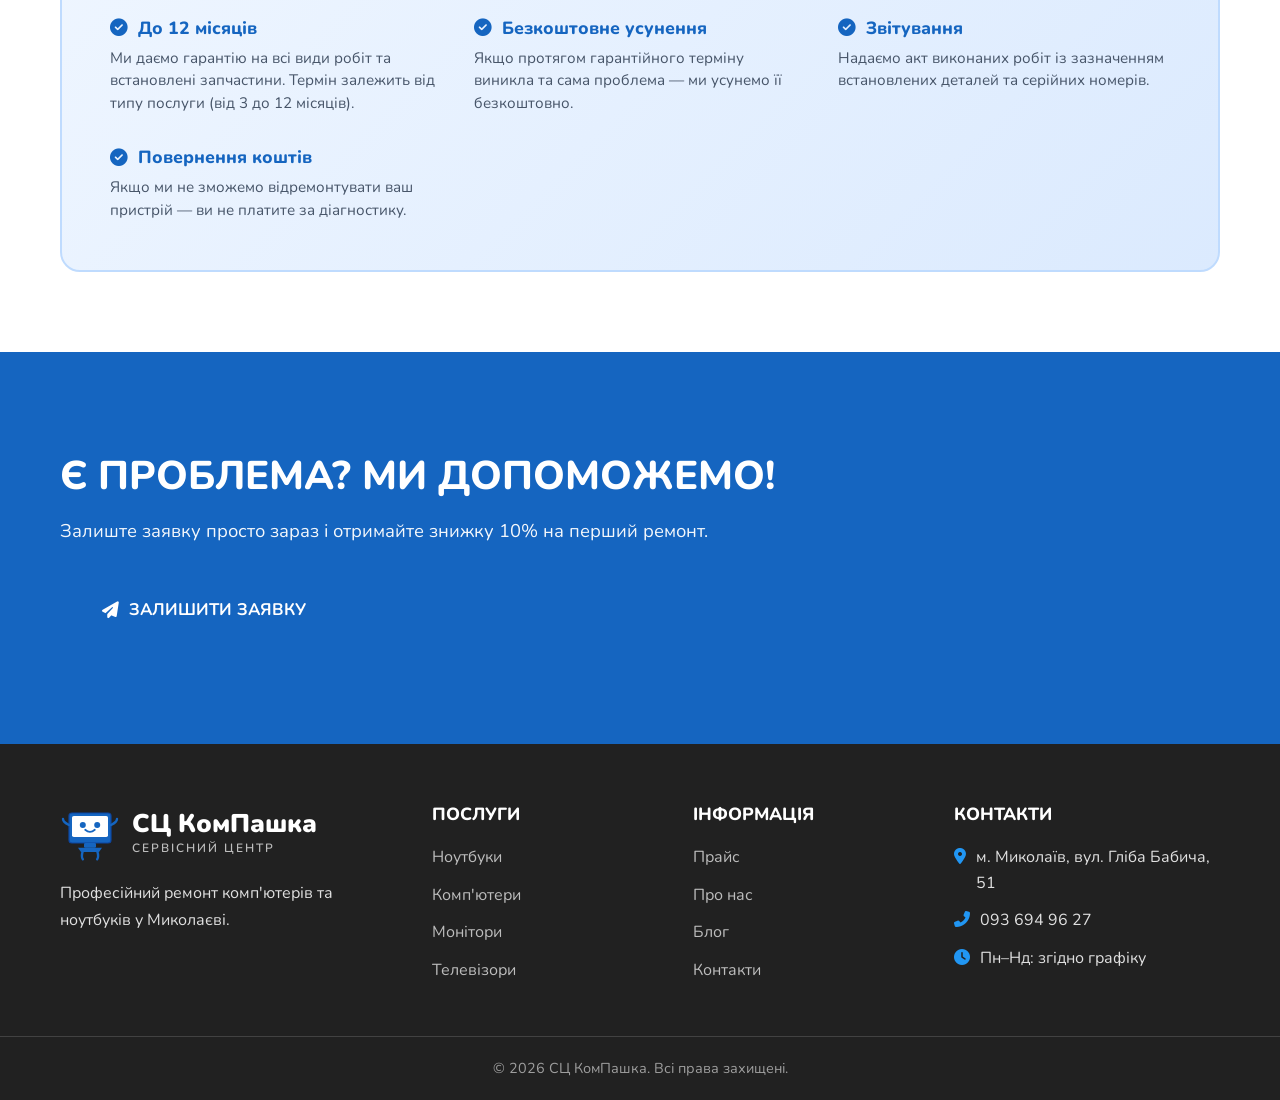
==== commit 1bf9b428: "fix: manual update" ====
--- a/about.html
+++ b/about.html
@@ -21,18 +21,35 @@
     <div class="header__inner container">
       <a href="index.html" class="logo">
         <div class="logo__icon">
-          <svg viewBox="0 0 100 100" xmlns="http://www.w3.org/2000/svg">
-            <rect x="15" y="15" width="70" height="50" rx="5" fill="#1565C0" stroke="#0D47A1" stroke-width="2"/>
-            <rect x="20" y="20" width="60" height="35" rx="3" fill="#FFFFFF"/>
-            <circle cx="38" cy="35" r="5" fill="#1565C0"/><circle cx="62" cy="35" r="5" fill="#1565C0"/>
-            <path d="M 42 43 Q 50 50 58 43" stroke="#1565C0" stroke-width="3" fill="none" stroke-linecap="round"/>
-            <rect x="40" y="65" width="20" height="8" rx="2" fill="#1565C0"/>
-            <path d="M 30 73 L 70 73 L 65 80 L 35 80 Z" fill="#1565C0"/>
-            <path d="M 15 35 Q 5 30 5 25" stroke="#1565C0" stroke-width="4" fill="none" stroke-linecap="round"/>
-            <path d="M 85 35 Q 95 30 95 25" stroke="#1565C0" stroke-width="4" fill="none" stroke-linecap="round"/>
-            <path d="M 38 78 Q 35 88 38 92" stroke="#1565C0" stroke-width="4" fill="none" stroke-linecap="round"/>
-            <path d="M 62 78 Q 65 88 62 92" stroke="#1565C0" stroke-width="4" fill="none" stroke-linecap="round"/>
-          </svg>
+      <svg viewBox="0 0 100 100" xmlns="http://www.w3.org/2000/svg">
+  <!-- Корпус монітора -->
+  <rect x="15" y="15" width="70" height="50" rx="5" fill="#1565C0" stroke="#0D47A1" stroke-width="2"/>
+  <!-- Екран -->
+  <rect x="20" y="20" width="60" height="35" rx="3" fill="#FFFFFF"/>
+  
+  <!-- 👁️ ОЧІ (з класом для моргання) -->
+  <g class="logo-eyes">
+    <circle cx="38" cy="35" r="5" fill="#1565C0"/>
+    <circle cx="62" cy="35" r="5" fill="#1565C0"/>
+  </g>
+  
+  <!-- Посмішка -->
+  <path d="M 42 43 Q 50 50 58 43" stroke="#1565C0" stroke-width="3" fill="none" stroke-linecap="round"/>
+  
+  <!-- Підставка -->
+  <rect x="40" y="65" width="20" height="8" rx="2" fill="#1565C0"/>
+  <path d="M 30 73 L 70 73 L 65 80 L 35 80 Z" fill="#1565C0"/>
+  
+  <!-- Ніжки -->
+  <path d="M 38 78 Q 35 88 38 92" stroke="#1565C0" stroke-width="4" fill="none" stroke-linecap="round"/>
+  <path d="M 62 78 Q 65 88 62 92" stroke="#1565C0" stroke-width="4" fill="none" stroke-linecap="round"/>
+  
+  <!-- Ліва рука (спокійна) -->
+  <path d="M 15 35 Q 5 30 5 25" stroke="#1565C0" stroke-width="4" fill="none" stroke-linecap="round"/>
+  
+  <!-- Права рука (махає) -->
+  <path class="logo-arm-wave" d="M 85 35 Q 95 30 95 20" stroke="#1565C0" stroke-width="4" fill="none" stroke-linecap="round"/>
+</svg>
         </div>
         <div class="logo__text">
           <span class="logo__name">СЦ КомПашка</span>
--- a/css/style.css
+++ b/css/style.css
@@ -208,28 +208,61 @@
   gap: 20px;
 }
 
-/* ===== LOGO ===== */
+/* ===== LOGO & ANIMATIONS ===== */
 .logo {
   display: flex;
   align-items: center;
   gap: 12px;
+  text-decoration: none;
+  position: relative;
 }
 
 .logo__icon {
   width: 60px;
   height: 60px;
+  transition: transform 0.4s cubic-bezier(0.34, 1.56, 0.64, 1);
+  /* М'яке "дихання" з підсвіткою */
+  animation: logo-breathe 3s ease-in-out infinite;
+}
+
+/* Ефект при наведенні на весь логотип */
+.logo:hover .logo__icon {
+  transform: scale(1.12) rotate(-6deg);
+  animation: none; /* Зупиняємо дихання, щоб не конфліктувало з hover */
+  filter: drop-shadow(0 6px 14px rgba(21, 101, 192, 0.45));
+}
+
+/* Текст трохи зсувається вбік для динаміки */
+.logo__text {
+  display: flex;
+  flex-direction: column;
+  transition: transform 0.3s ease;
+}
+.logo:hover .logo__text {
+  transform: translateX(4px);
+}
+
+/* Анімація "дихання" (постійна легка підсвітка) */
+@keyframes logo-breathe {
+  0%, 100% {
+    filter: drop-shadow(0 0 2px rgba(21, 101, 192, 0.3));
+  }
+  50% {
+    filter: drop-shadow(0 0 8px rgba(21, 101, 192, 0.65));
+  }
+}
+
+/* Ефект кліку (натискання) */
+.logo:active .logo__icon {
+  transform: scale(0.95) rotate(0deg);
+  transition-duration: 0.1s;
 }
 
 .logo__icon svg {
   width: 100%;
   height: 100%;
 }
-
-.logo__text {
-  display: flex;
-  flex-direction: column;
-}
-
+.logo__text { display: flex; flex-direction: column; }
 .logo__name {
   font-family: 'Nunito', sans-serif;
   font-size: 1.6rem;
@@ -237,7 +270,6 @@
   color: var(--blue-primary);
   line-height: 1.1;
 }
-
 .logo__sub {
   font-size: 0.75rem;
   font-weight: 600;
@@ -1432,6 +1464,94 @@
     height: 56px;
   }
 }
+/* 👁️ Анімація моргання очей */
+@keyframes logo-blink {
+  0%, 93%, 100% { transform: scaleY(1); }
+  96% { transform: scaleY(0.1); } /* Швидке заплющування */
+}
+
+.logo-eyes {
+  /* Центр анімації — середина екрану монітора */
+  transform-origin: 50px 35px;
+  animation: logo-blink 4.5s infinite ease-in-out;
+}
+
+/* 👋 Анімація махання правою рукою */
+@keyframes logo-wave {
+  0%, 100% { transform: rotate(0deg); }
+  20%      { transform: rotate(18deg); }
+  40%      { transform: rotate(-6deg); }
+  60%      { transform: rotate(12deg); }
+  80%      { transform: rotate(-3deg); }
+}
+
+.logo-arm-wave {
+  /* Точка обертання — "плече" (початок шляху руки) */
+  transform-origin: 85px 35px;
+  animation: logo-wave 2.8s ease-in-out infinite;
+}
+
+/* ===== SCROLL TO TOP (Ліворуч, по центру, зі скляним ефектом) ===== */
+.scroll-top-btn {
+  position: fixed;
+  left: 250px;
+  top: 96%;
+  transform: translateY(-50%) translateX(-30px);
+  width: 44px;
+  height: 44px;
+  background: rgba(255, 255, 255, 0.85);
+  backdrop-filter: blur(10px);
+  -webkit-backdrop-filter: blur(10px);
+  border: 1px solid rgba(21, 101, 192, 0.15);
+  color: var(--blue-primary);
+  border-radius: 50%;
+  cursor: pointer;
+  font-size: 1.1rem;
+  display: flex;
+  align-items: center;
+  justify-content: center;
+  box-shadow: 0 4px 16px rgba(0,0,0,0.06);
+  z-index: 998;
+  opacity: 0;
+  visibility: hidden;
+  transition: all 0.4s cubic-bezier(0.4, 0, 0.2, 1);
+}
+
+/* Плавна поява */
+.scroll-top-btn.show {
+  opacity: 1;
+  visibility: visible;
+  transform: translateY(-50%) translateX(0);
+}
+
+/* Hover-ефект */
+.scroll-top-btn:hover {
+  background: var(--blue-primary);
+  color: #fff;
+  border-color: var(--blue-primary);
+  box-shadow: 0 6px 20px rgba(21, 101, 192, 0.35);
+  transform: translateY(-50%) scale(1.08);
+}
+
+/* Адаптив для мобільних (щоб не перекривати навігацію) */
+@media (max-width: 768px) {
+  .scroll-top-btn {
+    left: 12px;
+    top: auto;
+    bottom: 90px;
+    transform: translateX(-20px);
+    width: 40px;
+    height: 40px;
+    font-size: 1rem;
+  }
+  .scroll-top-btn.show {
+    transform: translateX(0);
+  }
+  .scroll-top-btn:hover {
+    transform: translateX(0) scale(1.08);
+  }
+}
+
 
 /* ===== REDUCED MOTION ===== */
 @media (prefers-reduced-motion: reduce) {
